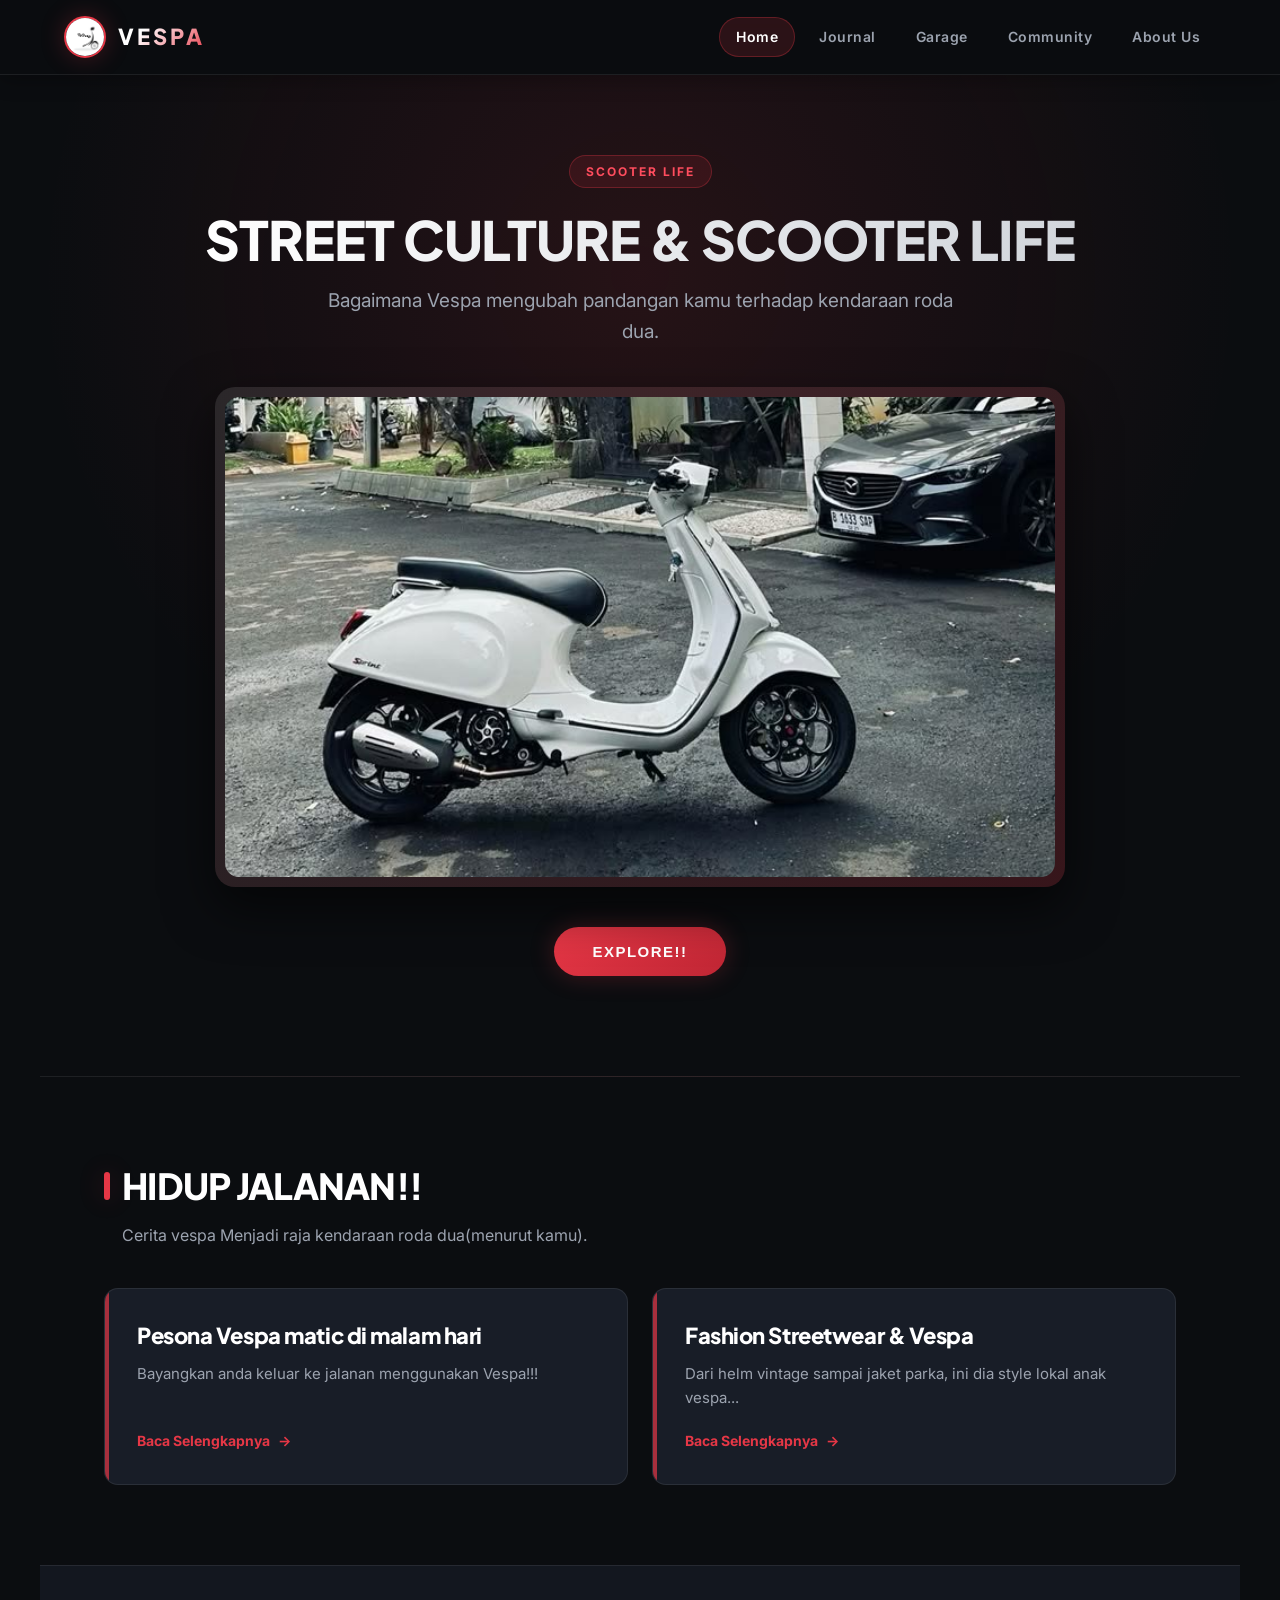
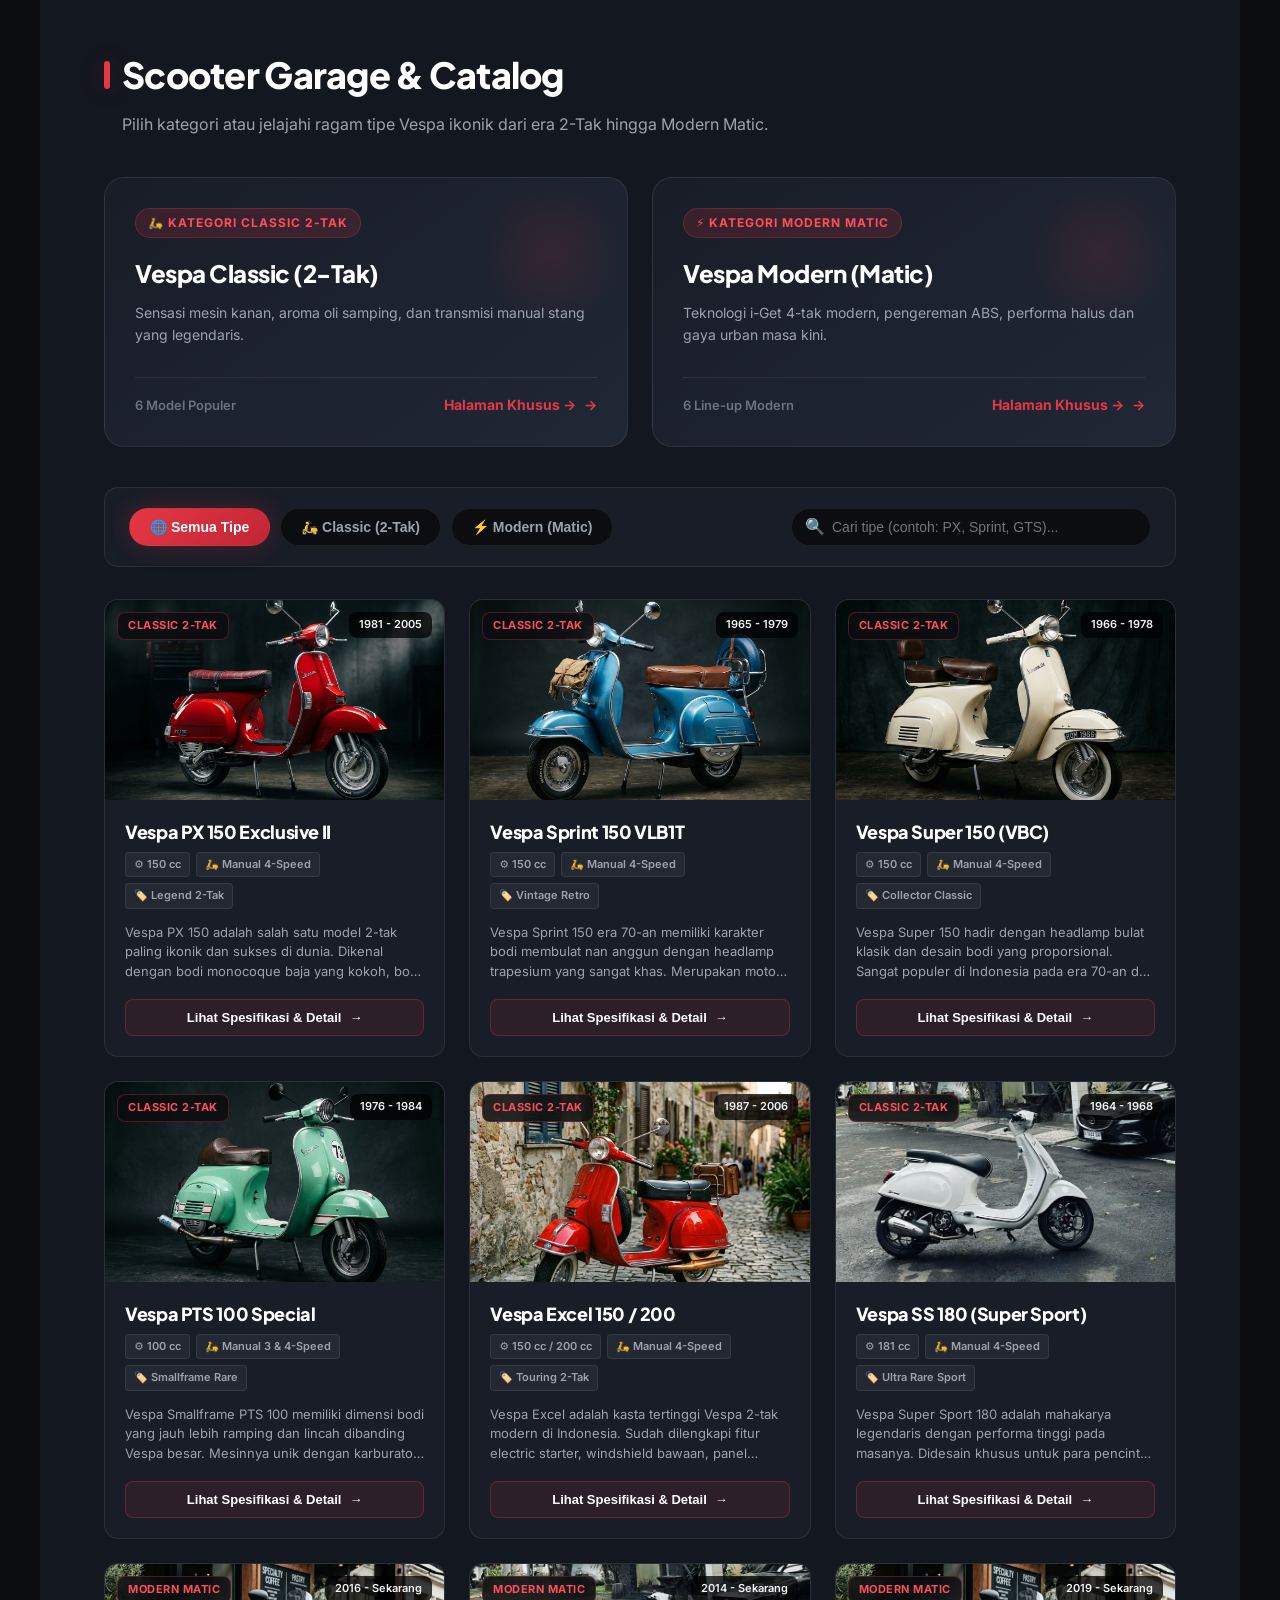
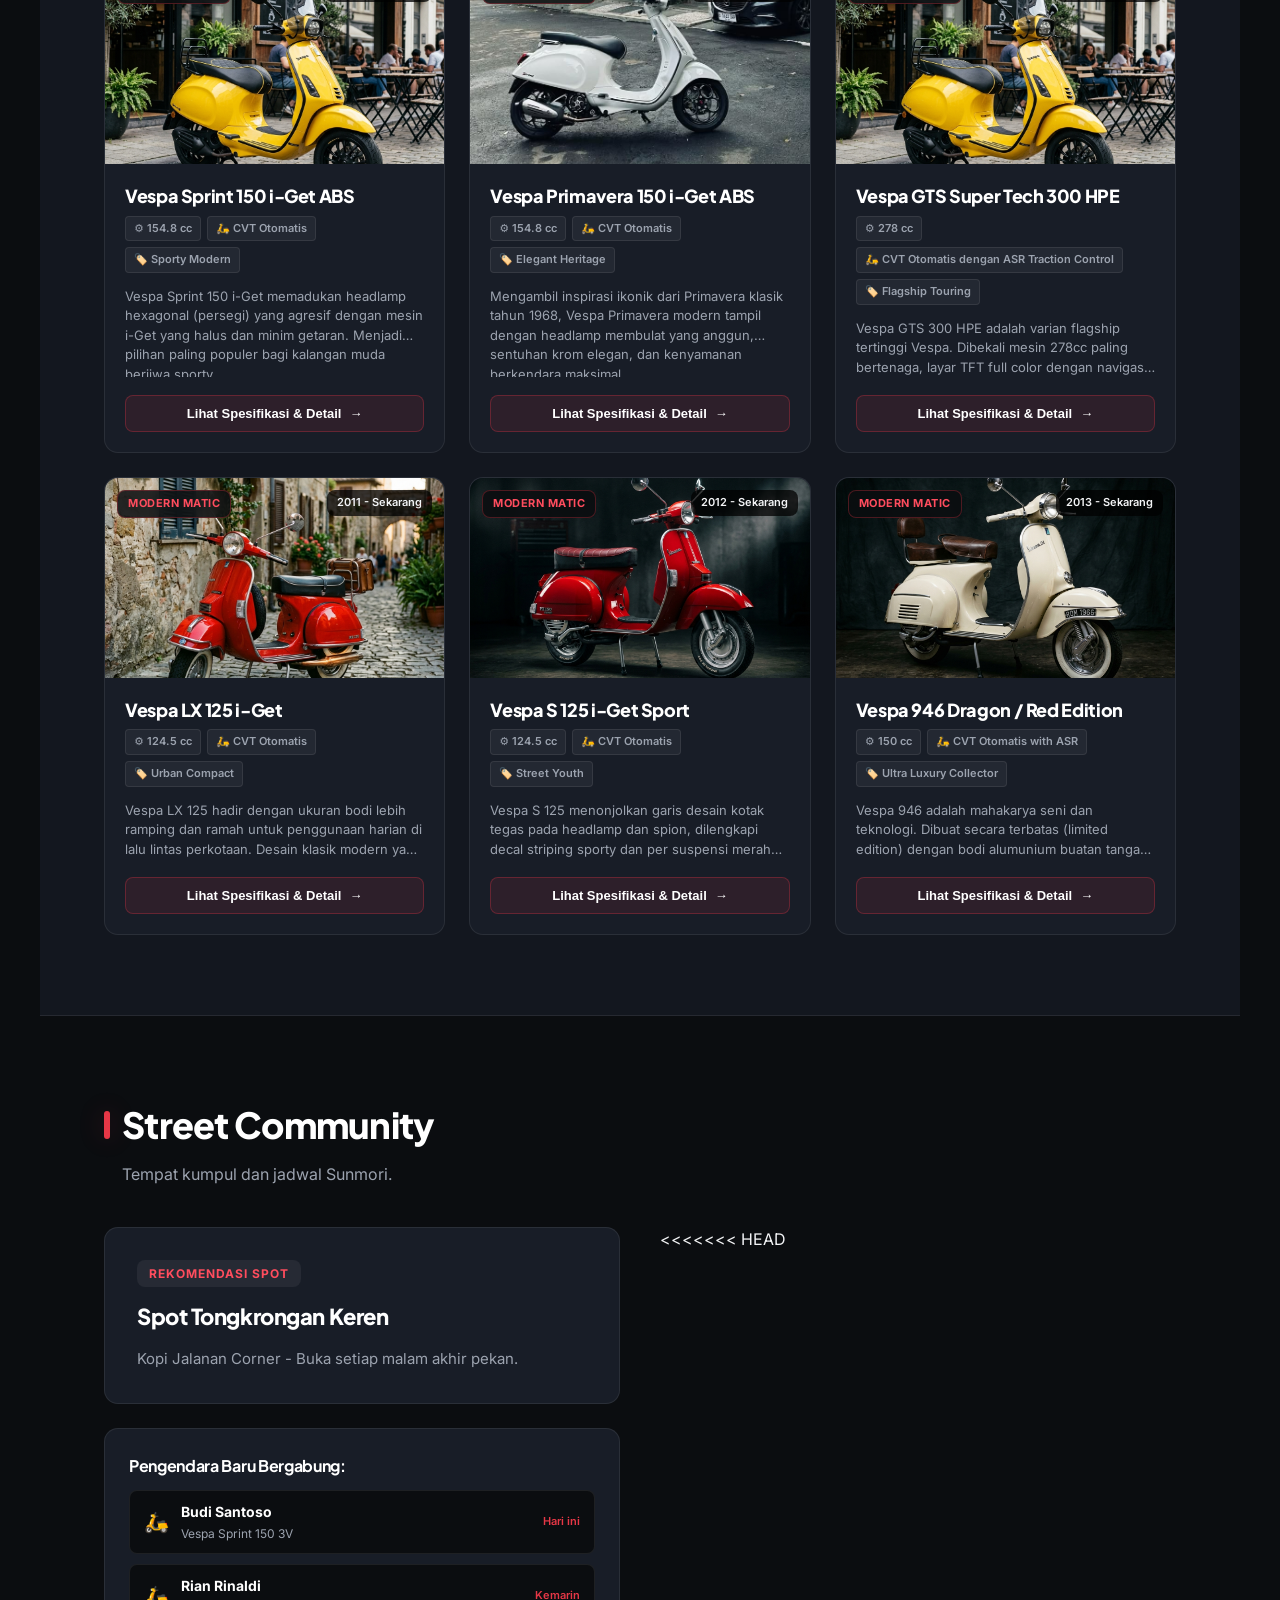
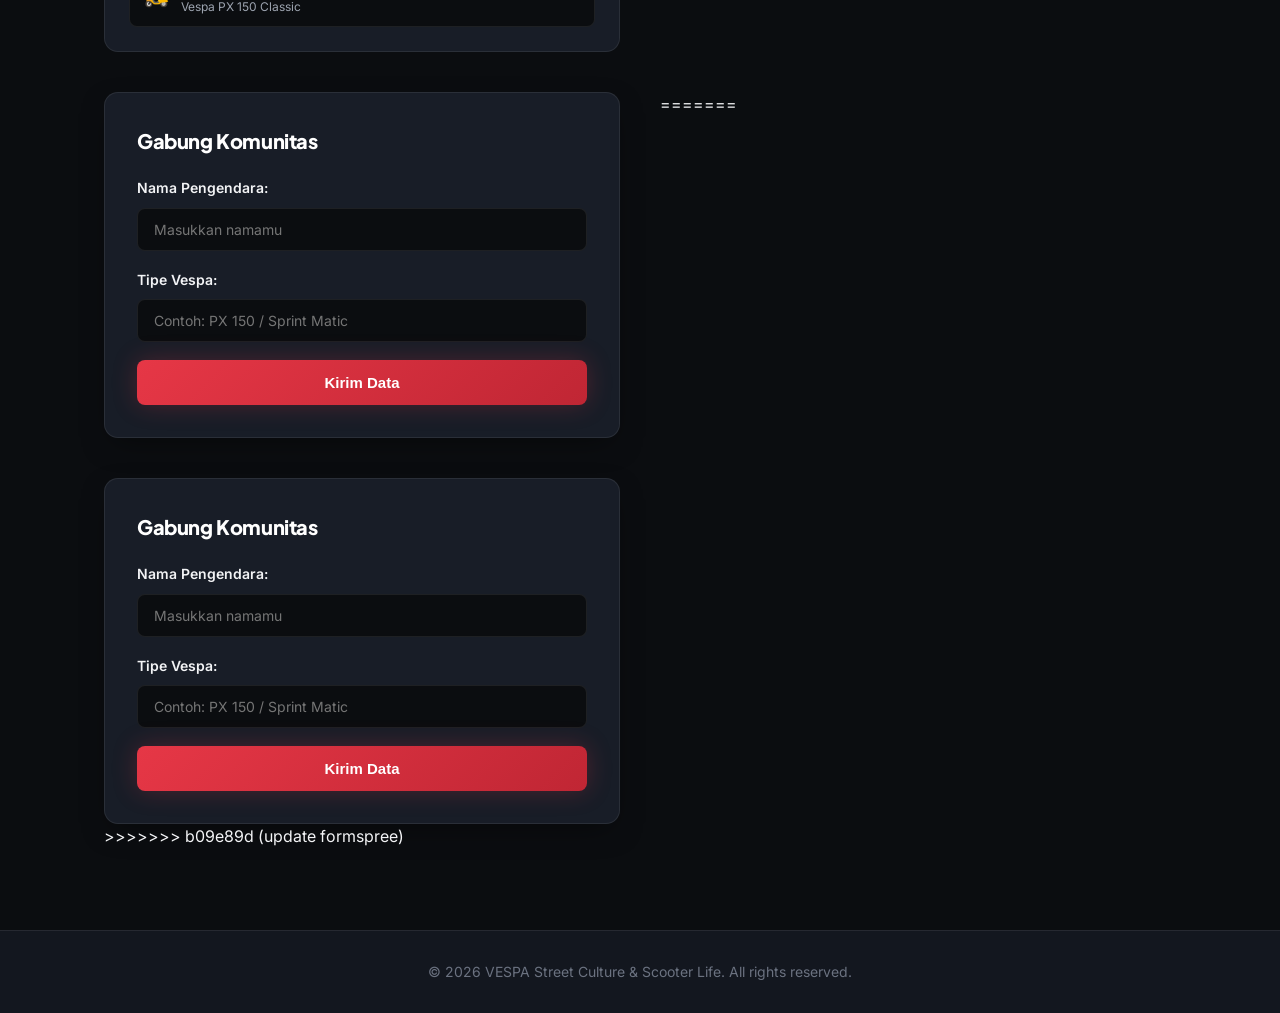
==== index.html @ 2701888b "fix formspree fresh" ====
<!DOCTYPE html>
<html lang="id">

<head>
    <meta charset="UTF-8">
    <meta name="viewport" content="width=device-width, initial-scale=1.0">
    <title>Why I Love Vespa - Street Culture & Scooter Life</title>
    <link rel="stylesheet" href="style.css">
    <script src="script.js" defer></script>
</head>

<body>
    <header>
        <div class="logo">
            <img src="images/logo.jpeg" alt="logos">
            <h1>VESPA</h1>
        </div>

        <nav>
            <a href="#home" class="active">Home</a>
            <a href="#journal">Journal</a>
            <a href="#garage">Garage</a>
            <a href="#community">Community</a>
            <a href="aboutus.html">About Us</a>
        </nav>
    </header>

    <main>
        <section id="home">
            <span class="badge">SCOOTER LIFE</span>
            <h2>STREET CULTURE &amp; SCOOTER LIFE</h2>
            <p>Bagaimana Vespa mengubah pandangan kamu terhadap kendaraan roda dua.</p>
            <div class="beranda">
                <img src="images/vespasprint.jpg" alt="vespasprint">
            </div>
            <a href="#journal"><button>EXPLORE!!</button></a>
        </section>

        <section id="journal">
            <div class="section-header">
                <h2 class="section-title">HIDUP JALANAN!!</h2>
                <p class="section-subtitle">Cerita vespa Menjadi raja kendaraan roda dua(menurut kamu).</p>
            </div>

            <div class="journal-grid">
                <a href="vespamalam.html" style="text-decoration: none; color: inherit; display: block;">
                    <article>
                        <div>
                            <h3>Pesona Vespa matic di malam hari</h3>
                            <p>Bayangkan anda keluar ke jalanan menggunakan Vespa!!!</p>
                        </div>
                        <span class="read-more">Baca Selengkapnya</span>
                    </article>
                </a>

                <a href="fashion.html" style="text-decoration: none; color: inherit; display: block;">
                    <article>
                        <div>
                            <h3>Fashion Streetwear &amp; Vespa</h3>
                            <p>Dari helm vintage sampai jaket parka, ini dia style lokal anak vespa...</p>
                        </div>
                        <span class="read-more">Baca Selengkapnya</span>
                    </article>
                </a>
            </div>
        </section>

        <section id="garage">
            <div class="section-header">
                <h2 class="section-title">Scooter Garage &amp; Catalog</h2>
                <p class="section-subtitle">Pilih kategori atau jelajahi ragam tipe Vespa ikonik dari era 2-Tak hingga
                    Modern Matic.</p>
            </div>

            <!-- Category Hero Selector Cards -->
            <div class="garage-category-hero">
                <div class="category-hero-card" data-category-filter="classic">
                    <div>
                        <span class="category-badge-pill">🛵 Kategori Classic 2-Tak</span>
                        <h3>Vespa Classic (2-Tak)</h3>
                        <p>Sensasi mesin kanan, aroma oli samping, dan transmisi manual stang yang legendaris.</p>
                    </div>
                    <div class="category-card-footer">
                        <span class="category-count">6 Model Populer</span>
                        <a href="vespaclassic.html" class="read-more">Halaman Khusus &rarr;</a>
                    </div>
                </div>

                <div class="category-hero-card" data-category-filter="matic">
                    <div>
                        <span class="category-badge-pill">⚡ Kategori Modern Matic</span>
                        <h3>Vespa Modern (Matic)</h3>
                        <p>Teknologi i-Get 4-tak modern, pengereman ABS, performa halus dan gaya urban masa kini.</p>
                    </div>
                    <div class="category-card-footer">
                        <span class="category-count">6 Line-up Modern</span>
                        <a href="vespamatic.html" class="read-more">Halaman Khusus &rarr;</a>
                    </div>
                </div>
            </div>

            <!-- Interactive Filter Tabs & Search Bar -->
            <div class="garage-controls-wrapper">
                <div class="garage-tabs">
                    <button class="tab-btn active" data-filter="all">
                        <span>🌐 Semua Tipe</span>
                    </button>
                    <button class="tab-btn" data-filter="classic">
                        <span>🛵 Classic (2-Tak)</span>
                    </button>
                    <button class="tab-btn" data-filter="matic">
                        <span>⚡ Modern (Matic)</span>
                    </button>
                </div>

                <div class="garage-search-box">
                    <span class="garage-search-icon">🔍</span>
                    <input type="text" id="model-search-input" placeholder="Cari tipe (contoh: PX, Sprint, GTS)...">
                </div>
            </div>

            <!-- Dynamic Model Catalog Grid -->
            <div id="vespa-catalog-grid" class="vespa-catalog-grid">
                <!-- Dynamically populated by script.js -->
            </div>
        </section>

        <section id="community">
            <div class="section-header">
                <h2 class="section-title">Street Community</h2>
                <p class="section-subtitle">Tempat kumpul dan jadwal Sunmori.</p>
            </div>

            <div class="community-layout">
                <div class="community-info-box">
                    <div class="community-info">
                        <span class="spot-badge">REKOMENDASI SPOT</span>
                        <h3>Spot Tongkrongan Keren</h3>
                        <p>Kopi Jalanan Corner - Buka setiap malam akhir pekan.</p>
                    </div>

                    <div id="community-list" class="community-list">

                    </div>
                </div>
<<<<<<< HEAD

                <form action="https://formspree.io/f/xjyvkyer" method="post">
 <h3>Gabung Komunitas</h3>

    <label for="nama">Nama Pengendara:</label>
    <input type="text" id="nama" name="nama" placeholder="Masukkan namamu" required>

    <label for="tipe">Tipe Vespa:</label>
    <input type="text" id="tipe" name="tipe" placeholder="Contoh: PX 150 / Sprint Matic" required>

    <button type="submit">Kirim Data</button>
</form>
=======
                <div>
                <form action="https://formspree.io/f/xjyvkyer" method="post">
                    <h3>Gabung Komunitas</h3>

                    <label for="nama">Nama Pengendara:</label>
                    <input type="text" id="nama" name="nama" placeholder="Masukkan namamu" required>

                    <label for="tipe">Tipe Vespa:</label>
                    <input type="text" id="tipe" name="tipe" placeholder="Contoh: PX 150 / Sprint Matic" required>

                    <button type="submit">Kirim Data</button>
                </form>
>>>>>>> b09e89d (update formspree)
            </div>
        </section>
    </main>

    <footer>
        <p>&copy; 2026 VESPA Street Culture & Scooter Life. All rights reserved.</p>
    </footer>
</body>

</html>
---- style.css ----
@import url('https://fonts.googleapis.com/css2?family=Plus+Jakarta+Sans:ital,wght@0,300..800;1,300..800&family=Inter:wght@300;400;500;600;700&display=swap');

:root {
  --bg-color: #0b0d10;
  --surface-color: #13171f;
  --surface-card: #181d27;
  --surface-hover: #202735;
  --accent-color: #e63746;
  --accent-glow: rgba(230, 55, 70, 0.4);
  --accent-hover: #ff4d5e;
  --text-main: #f3f4f6;
  --text-muted: #9ca3af;
  --text-dim: #6b7280;
  --border-color: rgba(255, 255, 255, 0.08);
  --border-accent: rgba(230, 55, 70, 0.3);
  --glass-bg: rgba(19, 23, 31, 0.75);
  --glass-border: rgba(255, 255, 255, 0.1);
  --radius-sm: 8px;
  --radius-md: 14px;
  --radius-lg: 20px;
  --radius-full: 9999px;
  --shadow-main: 0 10px 30px -10px rgba(0, 0, 0, 0.5);
  --shadow-glow: 0 0 25px rgba(230, 55, 70, 0.25);
  --transition: all 0.3s cubic-bezier(0.4, 0, 0.2, 1);
}

* {
  margin: 0;
  padding: 0;
  box-sizing: border-box;
}

html {
  scroll-behavior: smooth;
  color-scheme: dark;
}

body {
  font-family: 'Inter', system-ui, -apple-system, sans-serif;
  background-color: var(--bg-color);
  color: var(--text-main);
  line-height: 1.6;
  overflow-x: hidden;
  min-height: 100vh;
  display: flex;
  flex-direction: column;
}

/* Custom Scrollbar */
::-webkit-scrollbar {
  width: 10px;
}
::-webkit-scrollbar-track {
  background: var(--bg-color);
}
::-webkit-scrollbar-thumb {
  background: #252b36;
  border-radius: var(--radius-full);
}
::-webkit-scrollbar-thumb:hover {
  background: var(--accent-color);
}

/* Typography */
h1, h2, h3, h4, h5, h6 {
  font-family: 'Plus Jakarta Sans', sans-serif;
  font-weight: 800;
  letter-spacing: -0.02em;
  color: #ffffff;
}

a {
  text-decoration: none;
  color: inherit;
  transition: var(--transition);
}

/* Header & Navigation */
header {
  position: sticky;
  top: 0;
  z-index: 1000;
  background-color: rgba(11, 13, 16, 0.85);
  backdrop-filter: blur(16px);
  -webkit-backdrop-filter: blur(16px);
  padding: 16px 5%;
  display: flex;
  justify-content: space-between;
  align-items: center;
  border-bottom: 1px solid var(--border-color);
  box-shadow: 0 4px 20px rgba(0, 0, 0, 0.3);
}

.logo {
  display: flex;
  align-items: center;
  gap: 12px;
}

.logo img {
  width: 42px;
  height: 42px;
  object-fit: cover;
  border-radius: 50%;
  border: 2px solid var(--accent-color);
  box-shadow: var(--shadow-glow);
  transition: var(--transition);
}

.logo:hover img {
  transform: rotate(10deg) scale(1.05);
}

.logo h1 {
  font-size: 22px;
  font-weight: 900;
  color: var(--text-main);
  letter-spacing: 3px;
  background: linear-gradient(135deg, #ffffff 30%, var(--accent-color) 100%);
  -webkit-background-clip: text;
  background-clip: text;
  -webkit-text-fill-color: transparent;
}

nav {
  display: flex;
  align-items: center;
  gap: 8px;
}

nav a {
  padding: 8px 16px;
  font-size: 14px;
  font-weight: 600;
  color: var(--text-muted);
  border-radius: var(--radius-full);
  letter-spacing: 0.5px;
}

nav a:hover, nav a.active {
  color: #ffffff;
  background-color: rgba(230, 55, 70, 0.15);
  border: 1px solid var(--border-accent);
}

/* Mobile Navigation Toggle */
.mobile-toggle {
  display: none;
  background: transparent;
  border: 1px solid var(--border-color);
  color: var(--text-main);
  padding: 8px;
  border-radius: var(--radius-sm);
  cursor: pointer;
}

.mobile-toggle:hover {
  border-color: var(--accent-color);
  color: var(--accent-color);
}

/* Hero Section (#home) */
#home {
  position: relative;
  padding: 80px 5% 100px;
  text-align: center;
  background: radial-gradient(circle at 50% 20%, rgba(230, 55, 70, 0.12) 0%, transparent 60%);
  border-bottom: 1px solid var(--border-color);
  overflow: hidden;
}

#home .badge {
  display: inline-block;
  padding: 6px 16px;
  background-color: rgba(230, 55, 70, 0.12);
  border: 1px solid var(--border-accent);
  color: var(--accent-hover);
  font-size: 12px;
  font-weight: 700;
  letter-spacing: 2px;
  border-radius: var(--radius-full);
  margin-bottom: 20px;
  text-transform: uppercase;
}

#home h2 {
  font-size: clamp(32px, 5vw, 54px);
  line-height: 1.15;
  margin-bottom: 16px;
  background: linear-gradient(to right, #ffffff, #d1d5db);
  -webkit-background-clip: text;
  background-clip: text;
  -webkit-text-fill-color: transparent;
  max-width: 900px;
  margin-left: auto;
  margin-right: auto;
}

#home p {
  color: var(--text-muted);
  font-size: clamp(16px, 2vw, 19px);
  max-width: 650px;
  margin: 0 auto 40px;
  font-weight: 400;
}

.beranda {
  position: relative;
  max-width: 850px;
  margin: 0 auto 40px;
  border-radius: var(--radius-lg);
  padding: 10px;
  background: linear-gradient(135deg, rgba(255, 255, 255, 0.1), rgba(230, 55, 70, 0.2));
  box-shadow: 0 20px 50px rgba(0, 0, 0, 0.6);
}

.beranda img {
  width: 100%;
  max-height: 480px;
  object-fit: cover;
  border-radius: var(--radius-md);
  display: block;
  transition: var(--transition);
}

.beranda:hover img {
  transform: scale(1.01);
}

#home button {
  background: linear-gradient(135deg, var(--accent-color), #c02634);
  color: #ffffff;
  border: none;
  padding: 16px 38px;
  font-size: 15px;
  font-weight: 800;
  letter-spacing: 1.5px;
  border-radius: var(--radius-full);
  cursor: pointer;
  box-shadow: var(--shadow-glow);
  transition: var(--transition);
}

#home button:hover {
  background: linear-gradient(135deg, var(--accent-hover), var(--accent-color));
  transform: translateY(-3px);
  box-shadow: 0 10px 30px rgba(230, 55, 70, 0.4);
}

/* Common Section Layout */
section {
  max-width: 1200px;
  margin: 0 auto;
  width: 100%;
}

.section-header {
  margin-bottom: 40px;
}

.section-title {
  font-size: clamp(26px, 4vw, 36px);
  color: #ffffff;
  margin-bottom: 8px;
  display: flex;
  align-items: center;
  gap: 12px;
}

.section-title::before {
  content: '';
  display: inline-block;
  width: 6px;
  height: 28px;
  background: var(--accent-color);
  border-radius: 4px;
  box-shadow: var(--shadow-glow);
}

.section-subtitle {
  color: var(--text-muted);
  font-size: 16px;
  margin-left: 18px;
}

/* Journal Section (#journal) */
#journal {
  padding: 80px 5%;
}

.journal-grid {
  display: grid;
  grid-template-columns: repeat(auto-fit, minmax(320px, 1fr));
  gap: 24px;
  margin-top: 24px;
}

#journal article {
  background-color: var(--surface-card);
  border: 1px solid var(--border-color);
  padding: 32px;
  border-radius: var(--radius-md);
  position: relative;
  height: 100%;
  display: flex;
  flex-direction: column;
  justify-content: space-between;
  transition: var(--transition);
  overflow: hidden;
}

#journal article::before {
  content: '';
  position: absolute;
  top: 0;
  left: 0;
  width: 4px;
  height: 100%;
  background: var(--accent-color);
  opacity: 0.7;
  transition: var(--transition);
}

#journal article:hover {
  transform: translateY(-6px);
  border-color: var(--border-accent);
  background-color: var(--surface-hover);
  box-shadow: 0 15px 35px rgba(0, 0, 0, 0.4), 0 0 15px rgba(230, 55, 70, 0.15);
}

#journal article:hover::before {
  opacity: 1;
  width: 6px;
}

#journal article h3 {
  font-size: 22px;
  margin-bottom: 12px;
  color: #ffffff;
  line-height: 1.3;
}

#journal article p {
  color: var(--text-muted);
  font-size: 15px;
  line-height: 1.6;
  margin-bottom: 20px;
}

.read-more {
  display: inline-flex;
  align-items: center;
  gap: 8px;
  color: var(--accent-color);
  font-weight: 700;
  font-size: 14px;
}

.read-more::after {
  content: '→';
  transition: transform 0.2s ease;
}

#journal article:hover .read-more::after {
  transform: translateX(5px);
}

/* Garage Section (#garage) */
#garage {
  padding: 80px 5%;
  background-color: var(--surface-color);
  border-top: 1px solid var(--border-color);
  border-bottom: 1px solid var(--border-color);
}

.garage-grid {
  display: grid;
  grid-template-columns: repeat(auto-fit, minmax(320px, 1fr));
  gap: 24px;
  margin-top: 24px;
}

#garage .garage-card {
  background-color: var(--surface-card);
  padding: 32px;
  border-radius: var(--radius-md);
  border: 1px solid var(--border-color);
  transition: var(--transition);
  position: relative;
  height: 100%;
  display: flex;
  flex-direction: column;
  justify-content: space-between;
  overflow: hidden;
}

#garage .garage-card::before {
  content: '';
  position: absolute;
  top: 0;
  left: 0;
  width: 4px;
  height: 100%;
  background: var(--accent-color);
  opacity: 0.7;
  transition: var(--transition);
}

#garage .garage-card:hover {
  transform: translateY(-6px);
  border-color: var(--border-accent);
  background-color: var(--surface-hover);
  box-shadow: 0 15px 35px rgba(0, 0, 0, 0.4), 0 0 15px rgba(230, 55, 70, 0.15);
}

#garage .garage-card:hover::before {
  opacity: 1;
  width: 6px;
}

#garage .garage-card:hover .read-more::after {
  transform: translateX(5px);
}

.garage-img-wrapper {
  width: 100%;
  height: 220px;
  border-radius: var(--radius-sm);
  overflow: hidden;
  margin-bottom: 20px;
  border: 1px solid var(--border-color);
}

.garage-img-wrapper img {
  width: 100%;
  height: 100%;
  object-fit: cover;
  display: block;
  transition: transform 0.4s ease;
}

#garage .garage-card:hover .garage-img-wrapper img {
  transform: scale(1.06);
}

#garage .garage-card h3 {
  font-size: 22px;
  margin-bottom: 12px;
  color: #ffffff;
  line-height: 1.3;
}

#garage .garage-card p {
  color: var(--text-muted);
  font-size: 15px;
  line-height: 1.6;
}

/* Community Section (#community) */
#community {
  padding: 80px 5%;
}

.community-layout {
  display: grid;
  grid-template-columns: 1fr 1fr;
  gap: 40px;
  align-items: start;
  margin-top: 24px;
}

.community-info-box {
  display: flex;
  flex-direction: column;
  gap: 24px;
}

.community-info {
  background-color: var(--surface-card);
  border: 1px solid var(--border-color);
  border-radius: var(--radius-md);
  padding: 32px;
}

.spot-badge {
  display: inline-block;
  background-color: rgba(255, 255, 255, 0.06);
  color: var(--accent-hover);
  font-size: 12px;
  font-weight: 700;
  letter-spacing: 1px;
  padding: 4px 12px;
  border-radius: var(--radius-sm);
  margin-bottom: 12px;
  text-transform: uppercase;
}

.community-info h3 {
  font-size: 22px;
  margin-bottom: 12px;
  color: #ffffff;
}

.community-info p {
  color: var(--text-muted);
  font-size: 15px;
  line-height: 1.6;
}

/* Community Joined Members Roster */
.community-list {
  background-color: var(--surface-card);
  border: 1px solid var(--border-color);
  border-radius: var(--radius-md);
  padding: 24px;
}

.member-cards {
  display: flex;
  flex-direction: column;
  gap: 10px;
}

.member-card {
  display: flex;
  align-items: center;
  gap: 12px;
  background-color: var(--bg-color);
  border: 1px solid var(--border-color);
  padding: 10px 14px;
  border-radius: var(--radius-sm);
}

.member-avatar {
  font-size: 20px;
}

.member-info {
  display: flex;
  flex-direction: column;
  flex: 1;
}

.member-info strong {
  color: #ffffff;
  font-size: 14px;
}

.member-info span {
  color: var(--text-muted);
  font-size: 12px;
}

.member-time {
  font-size: 11px;
  color: var(--accent-color);
  font-weight: 600;
}

#community form {
  background-color: var(--surface-card);
  border: 1px solid var(--border-color);
  padding: 32px;
  border-radius: var(--radius-md);
  box-shadow: var(--shadow-main);
}

#community form h3 {
  font-size: 20px;
  margin-bottom: 20px;
  color: #ffffff;
}

#community label {
  display: block;
  margin-bottom: 8px;
  font-weight: 600;
  font-size: 14px;
  color: var(--text-main);
}

#community input[type="text"] {
  width: 100%;
  padding: 12px 16px;
  background-color: var(--bg-color);
  border: 1px solid var(--border-color);
  border-radius: var(--radius-sm);
  color: #ffffff;
  font-size: 14px;
  font-family: inherit;
  outline: none;
  transition: var(--transition);
  margin-bottom: 18px;
}

#community input[type="text"]:focus {
  border-color: var(--accent-color);
  box-shadow: 0 0 0 3px rgba(230, 55, 70, 0.2);
}

#community button[type="submit"] {
  width: 100%;
  background: linear-gradient(135deg, var(--accent-color), #c02634);
  color: #ffffff;
  border: none;
  padding: 14px;
  font-size: 15px;
  font-weight: 700;
  border-radius: var(--radius-sm);
  cursor: pointer;
  transition: var(--transition);
  box-shadow: var(--shadow-glow);
}

#community button[type="submit"]:hover {
  background: linear-gradient(135deg, var(--accent-hover), var(--accent-color));
  transform: translateY(-2px);
}

/* Custom Toast Notification */
.custom-toast {
  position: fixed;
  bottom: 30px;
  right: 30px;
  background-color: var(--surface-card);
  border: 1px solid var(--accent-color);
  color: #ffffff;
  padding: 16px 20px;
  border-radius: var(--radius-md);
  display: flex;
  align-items: center;
  gap: 14px;
  box-shadow: 0 10px 30px rgba(0,0,0,0.8), var(--shadow-glow);
  z-index: 9999;
  transform: translateY(100px);
  opacity: 0;
  transition: all 0.4s cubic-bezier(0.175, 0.885, 0.32, 1.275);
  max-width: 400px;
}

.custom-toast.show {
  transform: translateY(0);
  opacity: 1;
}

.toast-icon {
  background: var(--accent-color);
  color: #ffffff;
  width: 28px;
  height: 28px;
  border-radius: 50%;
  display: flex;
  align-items: center;
  justify-content: center;
  font-weight: bold;
  font-size: 14px;
}

.toast-content {
  font-size: 14px;
  line-height: 1.4;
  flex: 1;
}

.toast-close {
  background: transparent;
  border: none;
  color: var(--text-dim);
  cursor: pointer;
  font-size: 16px;
  padding: 4px;
}

.toast-close:hover {
  color: #ffffff;
}

/* Back to Top Floating Button */
.back-to-top {
  position: fixed;
  bottom: 30px;
  left: 30px;
  width: 44px;
  height: 44px;
  border-radius: 50%;
  background: var(--surface-card);
  border: 1px solid var(--border-accent);
  color: var(--accent-color);
  font-size: 18px;
  font-weight: bold;
  cursor: pointer;
  display: flex;
  align-items: center;
  justify-content: center;
  opacity: 0;
  visibility: hidden;
  transform: scale(0.8);
  transition: var(--transition);
  z-index: 999;
  box-shadow: 0 8px 20px rgba(0,0,0,0.5);
}

.back-to-top.visible {
  opacity: 1;
  visibility: visible;
  transform: scale(1);
}

.back-to-top:hover {
  background: var(--accent-color);
  color: #ffffff;
  transform: translateY(-4px);
}

/* Article / Sub-page Layout */
.article-page {
  padding: 60px 5% 100px;
  max-width: 850px;
  margin: 0 auto;
}

.article-container {
  background-color: var(--surface-card);
  border: 1px solid var(--border-color);
  border-radius: var(--radius-lg);
  padding: 48px;
  box-shadow: var(--shadow-main);
  position: relative;
  overflow: hidden;
}

.article-container::before {
  content: '';
  position: absolute;
  top: 0;
  left: 0;
  right: 0;
  height: 4px;
  background: linear-gradient(to right, var(--accent-color), var(--accent-hover));
}

.article-container h1 {
  font-size: clamp(28px, 4vw, 38px);
  color: #ffffff;
  margin-bottom: 24px;
  line-height: 1.25;
}

.article-hero-img {
  width: 100%;
  max-height: 420px;
  border-radius: var(--radius-md);
  overflow: hidden;
  margin: 20px 0 30px;
  border: 1px solid var(--border-color);
  box-shadow: 0 10px 25px rgba(0,0,0,0.5);
}

.article-hero-img img {
  width: 100%;
  height: 100%;
  max-height: 420px;
  object-fit: cover;
  display: block;
}

.article-container p {
  color: var(--text-muted);
  font-size: 17px;
  line-height: 1.8;
  margin-bottom: 24px;
}

.back-btn {
  display: inline-flex;
  align-items: center;
  gap: 8px;
  margin-top: 30px;
  padding: 10px 20px;
  background-color: rgba(230, 55, 70, 0.1);
  border: 1px solid var(--border-accent);
  color: var(--accent-hover);
  text-decoration: none;
  font-weight: 700;
  font-size: 14px;
  border-radius: var(--radius-full);
  transition: var(--transition);
}

.back-btn:hover {
  background-color: var(--accent-color);
  color: #ffffff;
  transform: translateX(-4px);
}

/* Footer */
footer {
  margin-top: auto;
  background-color: var(--surface-color);
  border-top: 1px solid var(--border-color);
  padding: 30px 5%;
  text-align: center;
  color: var(--text-dim);
  font-size: 14px;
}

footer p {
  color: var(--text-dim);
}

/* ==========================================================================
   Garage Enhanced Interactive Catalog & Modal Styles
   ========================================================================== */

/* Category Selection Banner */
.garage-category-hero {
  display: grid;
  grid-template-columns: repeat(auto-fit, minmax(320px, 1fr));
  gap: 24px;
  margin-bottom: 40px;
}

.category-hero-card {
  position: relative;
  background: linear-gradient(145deg, var(--surface-card), var(--surface-hover));
  border: 1px solid var(--border-color);
  border-radius: var(--radius-lg);
  padding: 30px;
  display: flex;
  flex-direction: column;
  justify-content: space-between;
  overflow: hidden;
  cursor: pointer;
  transition: var(--transition);
}

.category-hero-card::after {
  content: '';
  position: absolute;
  top: 0;
  right: 0;
  width: 150px;
  height: 150px;
  background: radial-gradient(circle, var(--accent-glow) 0%, transparent 70%);
  opacity: 0.3;
  pointer-events: none;
  transition: var(--transition);
}

.category-hero-card:hover {
  transform: translateY(-6px);
  border-color: var(--accent-color);
  box-shadow: 0 15px 35px rgba(0, 0, 0, 0.5), var(--shadow-glow);
}

.category-hero-card:hover::after {
  opacity: 0.8;
  transform: scale(1.2);
}

.category-hero-card.active {
  border-color: var(--accent-color);
  background: linear-gradient(145deg, #221b22, var(--surface-hover));
  box-shadow: 0 0 25px rgba(230, 55, 70, 0.3);
}

.category-badge-pill {
  display: inline-flex;
  align-items: center;
  gap: 6px;
  background-color: rgba(230, 55, 70, 0.15);
  color: var(--accent-hover);
  border: 1px solid var(--border-accent);
  padding: 4px 12px;
  border-radius: var(--radius-full);
  font-size: 12px;
  font-weight: 700;
  letter-spacing: 1px;
  width: fit-content;
  margin-bottom: 16px;
  text-transform: uppercase;
}

.category-hero-card h3 {
  font-size: 24px;
  margin-bottom: 10px;
  color: #ffffff;
}

.category-hero-card p {
  color: var(--text-muted);
  font-size: 14px;
  line-height: 1.6;
  margin-bottom: 20px;
}

.category-card-footer {
  display: flex;
  align-items: center;
  justify-content: space-between;
  border-top: 1px solid var(--border-color);
  padding-top: 16px;
  margin-top: 10px;
}

.category-count {
  font-size: 13px;
  color: var(--text-dim);
  font-weight: 600;
}

/* Garage Interactive Controls (Filter & Search) */
.garage-controls-wrapper {
  background-color: var(--surface-card);
  border: 1px solid var(--border-color);
  border-radius: var(--radius-md);
  padding: 20px 24px;
  margin-bottom: 32px;
  display: flex;
  flex-wrap: wrap;
  align-items: center;
  justify-content: space-between;
  gap: 16px;
}

.garage-tabs {
  display: flex;
  align-items: center;
  gap: 10px;
  flex-wrap: wrap;
}

.tab-btn {
  background: var(--bg-color);
  border: 1px solid var(--border-color);
  color: var(--text-muted);
  padding: 10px 20px;
  border-radius: var(--radius-full);
  font-size: 14px;
  font-weight: 600;
  cursor: pointer;
  transition: var(--transition);
  display: inline-flex;
  align-items: center;
  gap: 8px;
}

.tab-btn:hover {
  color: #ffffff;
  border-color: var(--border-accent);
  background-color: rgba(255, 255, 255, 0.05);
}

.tab-btn.active {
  background: linear-gradient(135deg, var(--accent-color), #c02634);
  color: #ffffff;
  border-color: transparent;
  box-shadow: var(--shadow-glow);
}

.garage-search-box {
  position: relative;
  min-width: 240px;
  flex: 1;
  max-width: 360px;
}

.garage-search-box input {
  width: 100%;
  padding: 10px 16px 10px 40px;
  background-color: var(--bg-color);
  border: 1px solid var(--border-color);
  border-radius: var(--radius-full);
  color: #ffffff;
  font-size: 14px;
  outline: none;
  transition: var(--transition);
}

.garage-search-box input:focus {
  border-color: var(--accent-color);
  box-shadow: 0 0 0 3px rgba(230, 55, 70, 0.2);
}

.garage-search-icon {
  position: absolute;
  left: 14px;
  top: 50%;
  transform: translateY(-50%);
  color: var(--text-dim);
  pointer-events: none;
}

/* Model Grid & Card */
.vespa-catalog-grid {
  display: grid;
  grid-template-columns: repeat(auto-fill, minmax(300px, 1fr));
  gap: 24px;
}

.vespa-model-card {
  background-color: var(--surface-card);
  border: 1px solid var(--border-color);
  border-radius: var(--radius-md);
  overflow: hidden;
  display: flex;
  flex-direction: column;
  transition: var(--transition);
  position: relative;
}

.vespa-model-card:hover {
  transform: translateY(-6px);
  border-color: var(--border-accent);
  box-shadow: 0 15px 35px rgba(0, 0, 0, 0.4), 0 0 15px rgba(230, 55, 70, 0.15);
}

.model-card-img {
  width: 100%;
  height: 200px;
  position: relative;
  overflow: hidden;
  background-color: #0d1017;
}

.model-card-img img {
  width: 100%;
  height: 100%;
  object-fit: cover;
  transition: transform 0.5s ease;
}

.vespa-model-card:hover .model-card-img img {
  transform: scale(1.08);
}

.model-category-tag {
  position: absolute;
  top: 12px;
  left: 12px;
  background: rgba(11, 13, 16, 0.85);
  backdrop-filter: blur(8px);
  border: 1px solid var(--border-accent);
  color: var(--accent-hover);
  padding: 4px 10px;
  border-radius: var(--radius-sm);
  font-size: 11px;
  font-weight: 700;
  text-transform: uppercase;
  letter-spacing: 0.5px;
}

.model-era-tag {
  position: absolute;
  top: 12px;
  right: 12px;
  background: rgba(0, 0, 0, 0.75);
  color: var(--text-main);
  padding: 4px 10px;
  border-radius: var(--radius-sm);
  font-size: 11px;
  font-weight: 600;
}

.model-card-body {
  padding: 20px;
  display: flex;
  flex-direction: column;
  flex: 1;
}

.model-card-body h4 {
  font-size: 18px;
  color: #ffffff;
  margin-bottom: 8px;
  line-height: 1.3;
}

.model-specs-pills {
  display: flex;
  flex-wrap: wrap;
  gap: 6px;
  margin-bottom: 14px;
}

.spec-pill {
  background-color: rgba(255, 255, 255, 0.05);
  border: 1px solid var(--border-color);
  color: var(--text-muted);
  font-size: 11px;
  font-weight: 600;
  padding: 3px 8px;
  border-radius: 4px;
}

.model-desc-short {
  color: var(--text-muted);
  font-size: 13px;
  line-height: 1.5;
  margin-bottom: 18px;
  display: -webkit-box;
  -webkit-line-clamp: 3;
  line-clamp: 3;
  -webkit-box-orient: vertical;
  overflow: hidden;
  flex: 1;
}

.btn-detail-modal {
  width: 100%;
  background-color: rgba(230, 55, 70, 0.1);
  border: 1px solid var(--border-accent);
  color: #ffffff;
  padding: 10px;
  border-radius: var(--radius-sm);
  font-size: 13px;
  font-weight: 700;
  cursor: pointer;
  transition: var(--transition);
  display: flex;
  align-items: center;
  justify-content: center;
  gap: 8px;
  margin-top: auto;
}

.btn-detail-modal:hover {
  background-color: var(--accent-color);
  color: #ffffff;
  box-shadow: var(--shadow-glow);
}

/* Modal Specs Dialog */
.vespa-modal-overlay {
  position: fixed;
  top: 0;
  left: 0;
  right: 0;
  bottom: 0;
  background-color: rgba(0, 0, 0, 0.85);
  backdrop-filter: blur(12px);
  -webkit-backdrop-filter: blur(12px);
  z-index: 10000;
  display: flex;
  align-items: center;
  justify-content: center;
  padding: 20px;
  opacity: 0;
  visibility: hidden;
  transition: all 0.3s ease;
}

.vespa-modal-overlay.open {
  opacity: 1;
  visibility: visible;
}

.vespa-modal-card {
  background-color: var(--surface-card);
  border: 1px solid var(--border-accent);
  border-radius: var(--radius-lg);
  max-width: 800px;
  width: 100%;
  max-height: 90vh;
  overflow-y: auto;
  position: relative;
  box-shadow: 0 25px 60px rgba(0, 0, 0, 0.9), 0 0 30px rgba(230, 55, 70, 0.25);
  transform: scale(0.92);
  transition: transform 0.3s cubic-bezier(0.175, 0.885, 0.32, 1.275);
}

.vespa-modal-overlay.open .vespa-modal-card {
  transform: scale(1);
}

.modal-close-btn {
  position: absolute;
  top: 16px;
  right: 16px;
  width: 36px;
  height: 36px;
  border-radius: 50%;
  background: var(--bg-color);
  border: 1px solid var(--border-color);
  color: #ffffff;
  font-size: 18px;
  display: flex;
  align-items: center;
  justify-content: center;
  cursor: pointer;
  z-index: 10;
  transition: var(--transition);
}

.modal-close-btn:hover {
  background-color: var(--accent-color);
  border-color: var(--accent-color);
}

.modal-header-hero {
  position: relative;
  height: 280px;
  width: 100%;
  overflow: hidden;
  background-color: #0b0d10;
}

.modal-header-hero img {
  width: 100%;
  height: 100%;
  object-fit: cover;
}

.modal-header-overlay {
  position: absolute;
  bottom: 0;
  left: 0;
  right: 0;
  padding: 24px;
  background: linear-gradient(to top, var(--surface-card) 20%, transparent 100%);
}

.modal-header-overlay h3 {
  font-size: 26px;
  color: #ffffff;
  margin-top: 6px;
}

.modal-body-content {
  padding: 24px 30px 32px;
}

.modal-section-title {
  font-size: 16px;
  color: var(--accent-hover);
  font-weight: 700;
  text-transform: uppercase;
  letter-spacing: 1px;
  margin-bottom: 12px;
  display: flex;
  align-items: center;
  gap: 8px;
}

.modal-desc-text {
  color: var(--text-main);
  font-size: 15px;
  line-height: 1.7;
  margin-bottom: 24px;
}

.specs-table-grid {
  display: grid;
  grid-template-columns: repeat(auto-fit, minmax(220px, 1fr));
  gap: 12px;
  margin-bottom: 24px;
  background-color: var(--bg-color);
  padding: 16px;
  border-radius: var(--radius-md);
  border: 1px solid var(--border-color);
}

.specs-table-item {
  display: flex;
  flex-direction: column;
}

.specs-table-item span.label {
  font-size: 12px;
  color: var(--text-dim);
  font-weight: 600;
}

.specs-table-item span.value {
  font-size: 14px;
  color: #ffffff;
  font-weight: 700;
  margin-top: 2px;
}

.style-guide-box {
  background-color: rgba(230, 55, 70, 0.08);
  border: 1px solid var(--border-accent);
  border-radius: var(--radius-md);
  padding: 16px;
  color: var(--text-main);
  font-size: 14px;
  line-height: 1.6;
}

.style-guide-box strong {
  color: var(--accent-hover);
}

/* Responsiveness */
@media (max-width: 768px) {
  header {
    padding: 16px 20px;
  }
  
  .mobile-toggle {
    display: block;
  }

  nav {
    display: none;
    position: absolute;
    top: 100%;
    left: 0;
    right: 0;
    background-color: var(--surface-color);
    border-bottom: 1px solid var(--border-color);
    flex-direction: column;
    padding: 16px 20px;
    gap: 8px;
    box-shadow: 0 10px 25px rgba(0, 0, 0, 0.5);
  }

  nav.open {
    display: flex;
  }

  nav a {
    width: 100%;
    text-align: center;
    padding: 10px;
  }

  #home {
    padding: 50px 20px 60px;
  }

  .community-layout {
    grid-template-columns: 1fr;
    gap: 24px;
  }

  .article-container {
    padding: 28px 20px;
  }
}
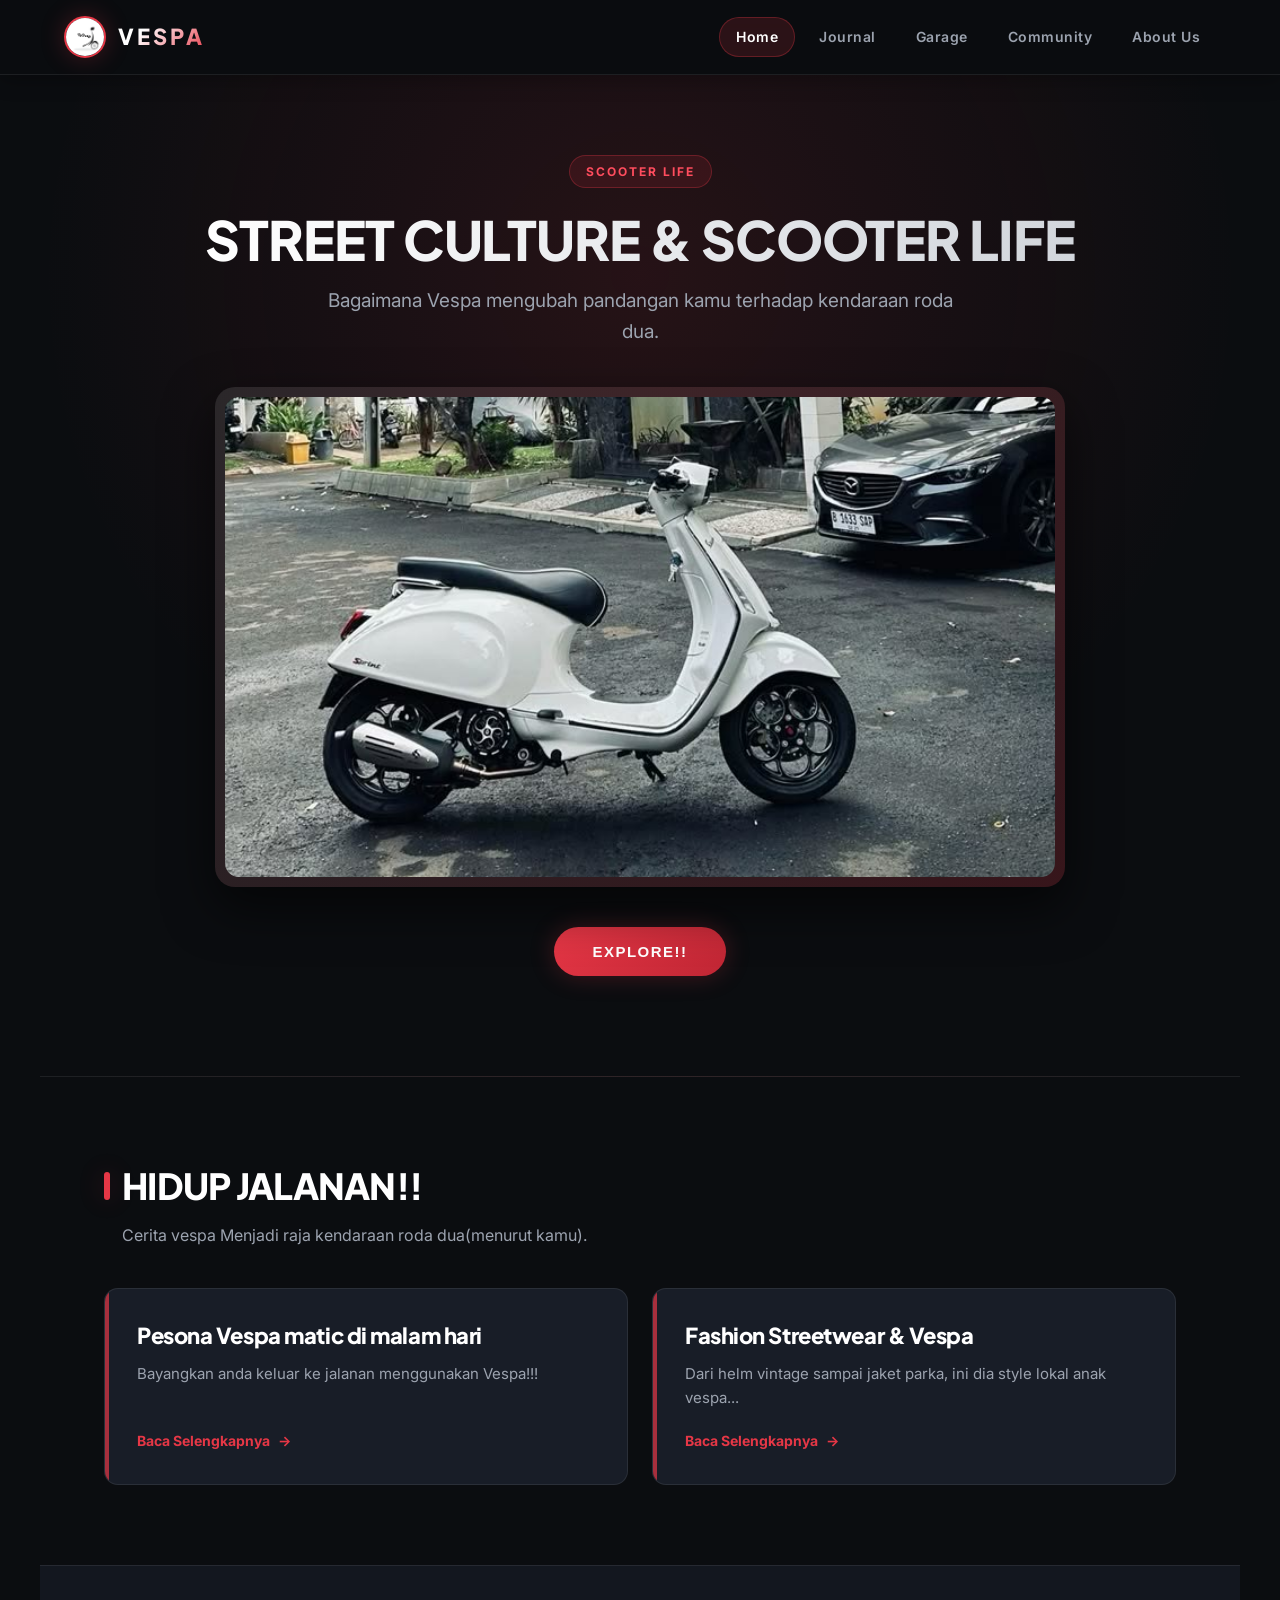
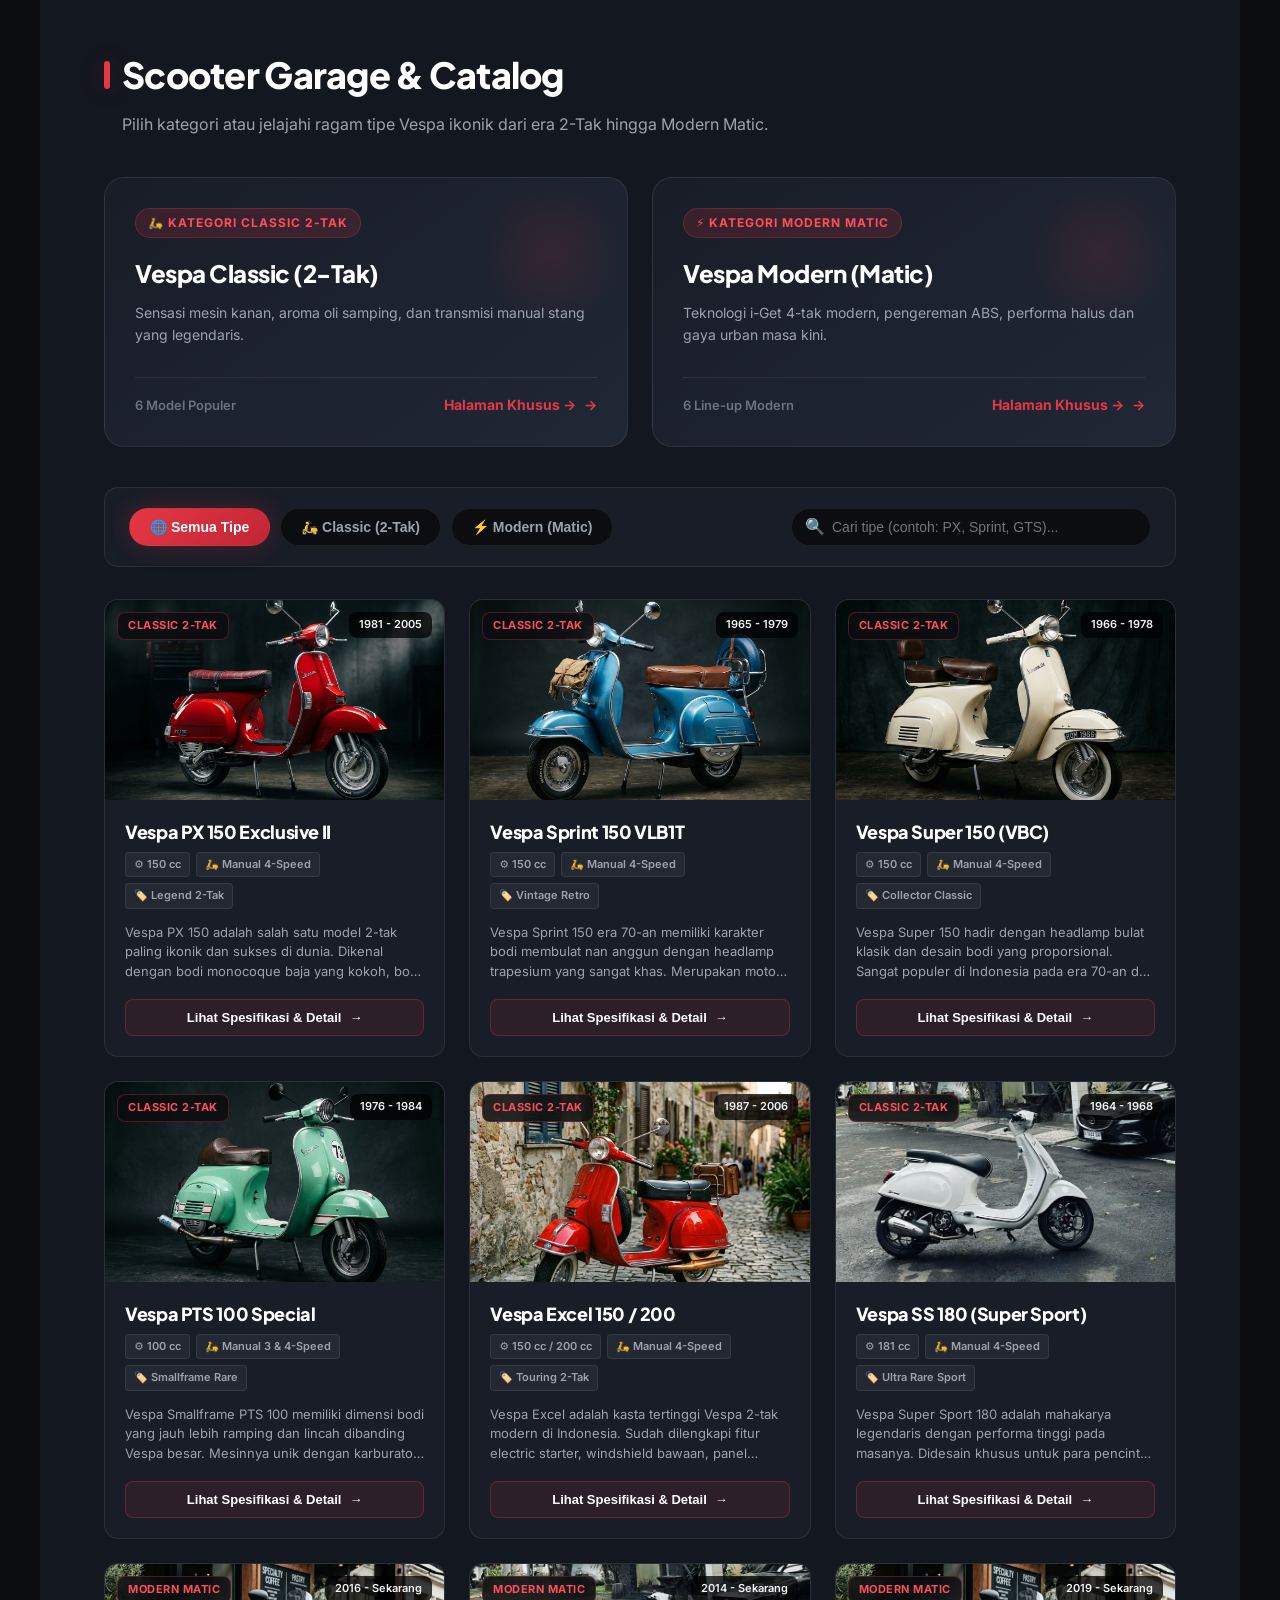
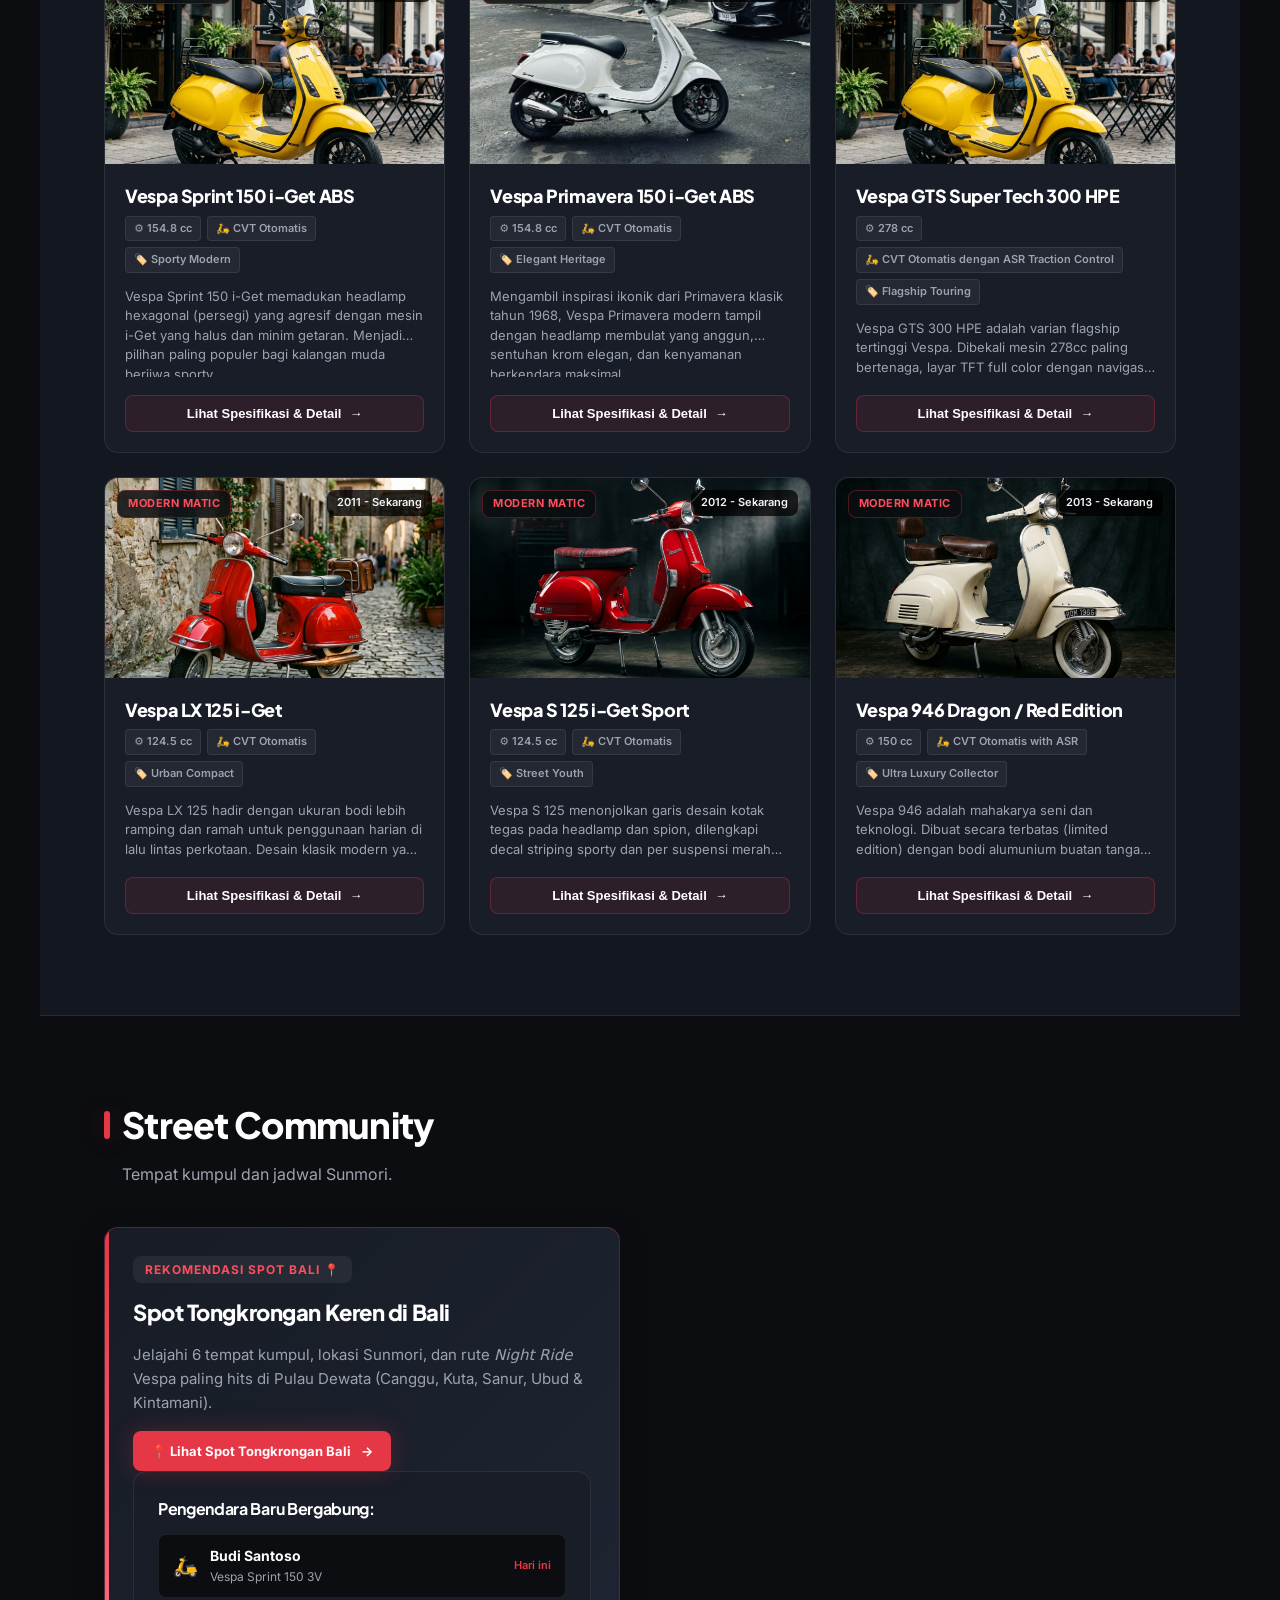
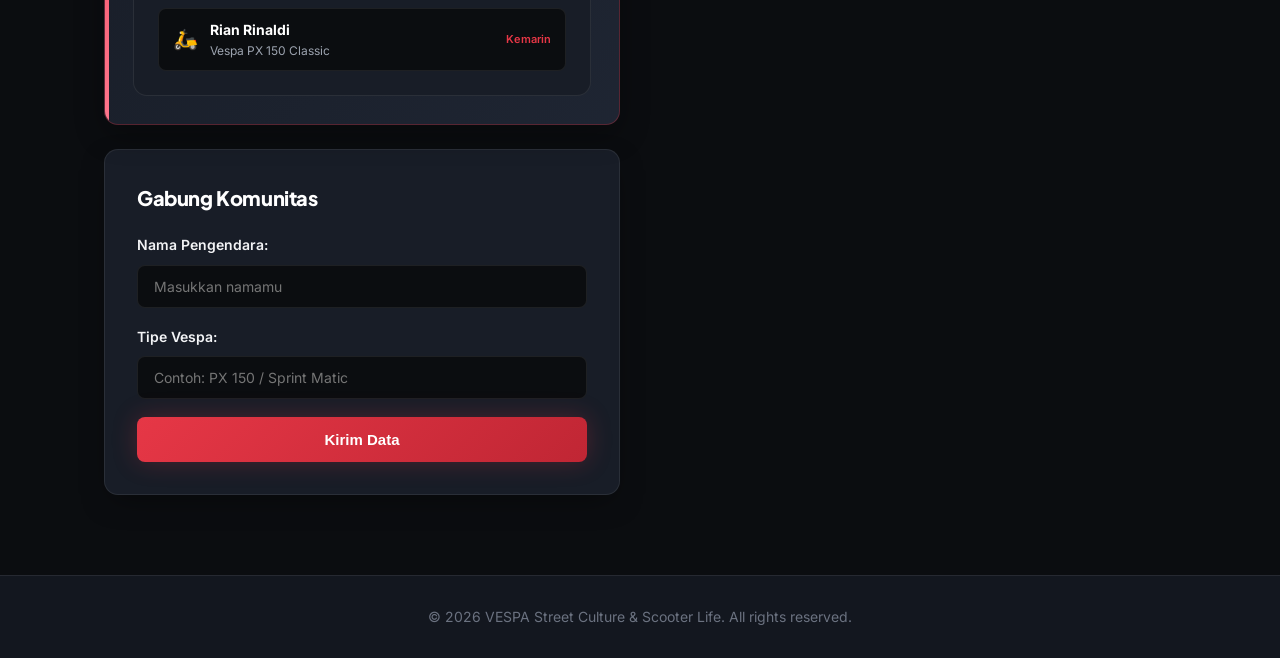
==== commit 2ca967fd: "update final formspree" ====
--- a/index.html
+++ b/index.html
@@ -133,17 +133,17 @@
 
             <div class="community-layout">
                 <div class="community-info-box">
-                    <div class="community-info">
-                        <span class="spot-badge">REKOMENDASI SPOT</span>
-                        <h3>Spot Tongkrongan Keren</h3>
-                        <p>Kopi Jalanan Corner - Buka setiap malam akhir pekan.</p>
-                    </div>
-
+                    <div class="community-info" id="spot-bali-trigger" title="Klik untuk melihat rekomendasi spot Vespa di Bali">
+                        <span class="spot-badge">REKOMENDASI SPOT BALI 📍</span>
+                        <h3>Spot Tongkrongan Keren di Bali</h3>
+                        <p>Jelajahi 6 tempat kumpul, lokasi Sunmori, dan rute <em>Night Ride</em> Vespa paling hits di Pulau Dewata (Canggu, Kuta, Sanur, Ubud &amp; Kintamani).</p>
+                        <div class="spot-click-btn">
+                            <span>📍 Lihat Spot Tongkrongan Bali</span>
+                            <span class="arrow">&rarr;</span>
+                        </div>
                     <div id="community-list" class="community-list">
-
                     </div>
                 </div>
-<<<<<<< HEAD
 
                 <form action="https://formspree.io/f/xjyvkyer" method="post">
  <h3>Gabung Komunitas</h3>
@@ -156,21 +156,8 @@
 
     <button type="submit">Kirim Data</button>
 </form>
-=======
-                <div>
-                <form action="https://formspree.io/f/xjyvkyer" method="post">
-                    <h3>Gabung Komunitas</h3>
 
-                    <label for="nama">Nama Pengendara:</label>
-                    <input type="text" id="nama" name="nama" placeholder="Masukkan namamu" required>
-
-                    <label for="tipe">Tipe Vespa:</label>
-                    <input type="text" id="tipe" name="tipe" placeholder="Contoh: PX 150 / Sprint Matic" required>
-
-                    <button type="submit">Kirim Data</button>
-                </form>
->>>>>>> b09e89d (update formspree)
-            </div>
+               
         </section>
     </main>
 
--- a/style.css
+++ b/style.css
@@ -1339,3 +1339,328 @@
     padding: 28px 20px;
   }
 }
+
+/* ==========================================================================
+   Bali Spots Tongkrongan Interactive Styling & Modal
+   ========================================================================== */
+
+/* Clickable Trigger Card */
+.community-info#spot-bali-trigger {
+  background: linear-gradient(135deg, rgba(24, 29, 39, 0.95) 0%, rgba(32, 39, 53, 0.95) 100%);
+  border: 1px solid var(--border-accent);
+  border-radius: var(--radius-md);
+  padding: 28px;
+  position: relative;
+  overflow: hidden;
+  cursor: pointer;
+  transition: var(--transition);
+  box-shadow: 0 10px 30px rgba(0, 0, 0, 0.3);
+}
+
+.community-info#spot-bali-trigger::before {
+  content: '';
+  position: absolute;
+  top: 0;
+  left: 0;
+  width: 4px;
+  height: 100%;
+  background: linear-gradient(to bottom, var(--accent-color), #ff758c);
+  transition: var(--transition);
+}
+
+.community-info#spot-bali-trigger:hover {
+  transform: translateY(-4px);
+  border-color: var(--accent-hover);
+  box-shadow: 0 15px 35px rgba(0, 0, 0, 0.4), 0 0 25px rgba(230, 55, 70, 0.25);
+}
+
+.community-info#spot-bali-trigger:hover::before {
+  width: 6px;
+}
+
+.spot-click-btn {
+  display: inline-flex;
+  align-items: center;
+  gap: 10px;
+  margin-top: 16px;
+  padding: 10px 18px;
+  background-color: var(--accent-color);
+  color: #ffffff;
+  border-radius: var(--radius-sm);
+  font-size: 13px;
+  font-weight: 700;
+  box-shadow: var(--shadow-glow);
+  transition: var(--transition);
+}
+
+.community-info#spot-bali-trigger:hover .spot-click-btn {
+  background-color: var(--accent-hover);
+  transform: translateX(4px);
+}
+
+/* Quick Preview Header & Grid */
+.bali-spots-quick-preview {
+  margin-bottom: 24px;
+  background-color: var(--surface-card);
+  border: 1px solid var(--border-color);
+  border-radius: var(--radius-md);
+  padding: 20px;
+}
+
+.quick-preview-header {
+  display: flex;
+  justify-content: space-between;
+  align-items: center;
+  margin-bottom: 14px;
+}
+
+.btn-see-all-spots {
+  background: transparent;
+  border: none;
+  color: var(--accent-hover);
+  font-size: 13px;
+  font-weight: 700;
+  cursor: pointer;
+  transition: var(--transition);
+}
+
+.btn-see-all-spots:hover {
+  color: #ffffff;
+  text-decoration: underline;
+}
+
+/* Modal Specific Styles for Bali Spots */
+.bali-spots-modal-card {
+  max-width: 900px !important;
+}
+
+.bali-modal-header {
+  padding: 28px 28px 16px;
+  background: linear-gradient(180deg, rgba(230, 55, 70, 0.1) 0%, transparent 100%);
+  border-bottom: 1px solid var(--border-color);
+}
+
+.bali-modal-header h2 {
+  font-size: 24px;
+  margin-top: 8px;
+  margin-bottom: 6px;
+  color: #ffffff;
+}
+
+.bali-modal-header p {
+  color: var(--text-muted);
+  font-size: 14px;
+}
+
+.bali-modal-controls {
+  padding: 16px 28px;
+  background-color: rgba(11, 13, 16, 0.5);
+  border-bottom: 1px solid var(--border-color);
+  display: flex;
+  flex-direction: column;
+  gap: 14px;
+}
+
+.bali-filter-tabs {
+  display: flex;
+  flex-wrap: wrap;
+  gap: 8px;
+}
+
+.bali-tab-btn {
+  background-color: rgba(255, 255, 255, 0.05);
+  border: 1px solid var(--border-color);
+  color: var(--text-muted);
+  padding: 8px 14px;
+  border-radius: var(--radius-sm);
+  font-size: 12px;
+  font-weight: 600;
+  cursor: pointer;
+  transition: var(--transition);
+}
+
+.bali-tab-btn:hover, .bali-tab-btn.active {
+  background-color: var(--accent-color);
+  border-color: var(--accent-color);
+  color: #ffffff;
+  box-shadow: var(--shadow-glow);
+}
+
+.bali-search-box {
+  width: 100%;
+}
+
+.bali-modal-body {
+  padding: 24px 28px 32px;
+}
+
+/* Bali Spot Cards Grid */
+.bali-spots-grid {
+  display: grid;
+  grid-template-columns: repeat(auto-fit, minmax(250px, 1fr));
+  gap: 16px;
+}
+
+.bali-spot-card {
+  background-color: var(--bg-color);
+  border: 1px solid var(--border-color);
+  border-radius: var(--radius-md);
+  overflow: hidden;
+  display: flex;
+  flex-direction: column;
+  transition: var(--transition);
+  position: relative;
+}
+
+.bali-spot-card:hover {
+  transform: translateY(-4px);
+  border-color: var(--border-accent);
+  box-shadow: 0 10px 25px rgba(0, 0, 0, 0.4), 0 0 15px rgba(230, 55, 70, 0.15);
+}
+
+.bali-spot-img-wrapper {
+  position: relative;
+  height: 150px;
+  overflow: hidden;
+  background-color: #0b0d10;
+}
+
+.bali-spot-img-wrapper img {
+  width: 100%;
+  height: 100%;
+  object-fit: cover;
+  transition: transform 0.4s ease;
+}
+
+.bali-spot-card:hover .bali-spot-img-wrapper img {
+  transform: scale(1.08);
+}
+
+.bali-spot-badge-vibe {
+  position: absolute;
+  top: 10px;
+  left: 10px;
+  background: rgba(11, 13, 16, 0.85);
+  backdrop-filter: blur(8px);
+  border: 1px solid var(--border-accent);
+  color: #ffffff;
+  font-size: 10px;
+  font-weight: 700;
+  padding: 3px 8px;
+  border-radius: var(--radius-sm);
+}
+
+.bali-spot-location-tag {
+  position: absolute;
+  bottom: 10px;
+  right: 10px;
+  background: rgba(0, 0, 0, 0.8);
+  color: var(--text-main);
+  font-size: 10px;
+  font-weight: 600;
+  padding: 3px 8px;
+  border-radius: 4px;
+}
+
+.bali-spot-card-body {
+  padding: 16px;
+  display: flex;
+  flex-direction: column;
+  flex: 1;
+}
+
+.bali-spot-card-body h4 {
+  font-size: 16px;
+  color: #ffffff;
+  margin-bottom: 4px;
+  line-height: 1.3;
+}
+
+.bali-spot-meta {
+  font-size: 11px;
+  color: var(--accent-hover);
+  font-weight: 600;
+  margin-bottom: 8px;
+  display: flex;
+  flex-wrap: wrap;
+  gap: 4px;
+}
+
+.bali-spot-desc {
+  font-size: 12px;
+  color: var(--text-muted);
+  line-height: 1.5;
+  margin-bottom: 12px;
+  flex: 1;
+  display: -webkit-box;
+  -webkit-line-clamp: 3;
+  line-clamp: 3;
+  -webkit-box-orient: vertical;
+  overflow: hidden;
+}
+
+.bali-spot-tags {
+  display: flex;
+  flex-wrap: wrap;
+  gap: 4px;
+  margin-bottom: 14px;
+}
+
+.bali-spot-tag-pill {
+  background-color: rgba(255, 255, 255, 0.04);
+  border: 1px solid var(--border-color);
+  color: var(--text-dim);
+  font-size: 10px;
+  padding: 2px 6px;
+  border-radius: 4px;
+}
+
+.bali-spot-actions {
+  display: flex;
+  gap: 8px;
+  margin-top: auto;
+}
+
+.btn-maps-link {
+  flex: 1;
+  background-color: rgba(230, 55, 70, 0.1);
+  border: 1px solid var(--border-accent);
+  color: #ffffff;
+  padding: 8px 10px;
+  border-radius: var(--radius-sm);
+  font-size: 11px;
+  font-weight: 700;
+  display: flex;
+  align-items: center;
+  justify-content: center;
+  gap: 6px;
+  transition: var(--transition);
+  text-decoration: none;
+}
+
+.btn-maps-link:hover {
+  background-color: var(--accent-color);
+  color: #ffffff;
+  box-shadow: var(--shadow-glow);
+}
+
+.btn-fav-spot {
+  background-color: rgba(255, 255, 255, 0.05);
+  border: 1px solid var(--border-color);
+  color: var(--text-muted);
+  width: 32px;
+  height: 32px;
+  border-radius: var(--radius-sm);
+  display: flex;
+  align-items: center;
+  justify-content: center;
+  font-size: 14px;
+  cursor: pointer;
+  transition: var(--transition);
+}
+
+.btn-fav-spot:hover, .btn-fav-spot.active {
+  background-color: rgba(255, 215, 0, 0.15);
+  border-color: #ffd700;
+  color: #ffd700;
+}
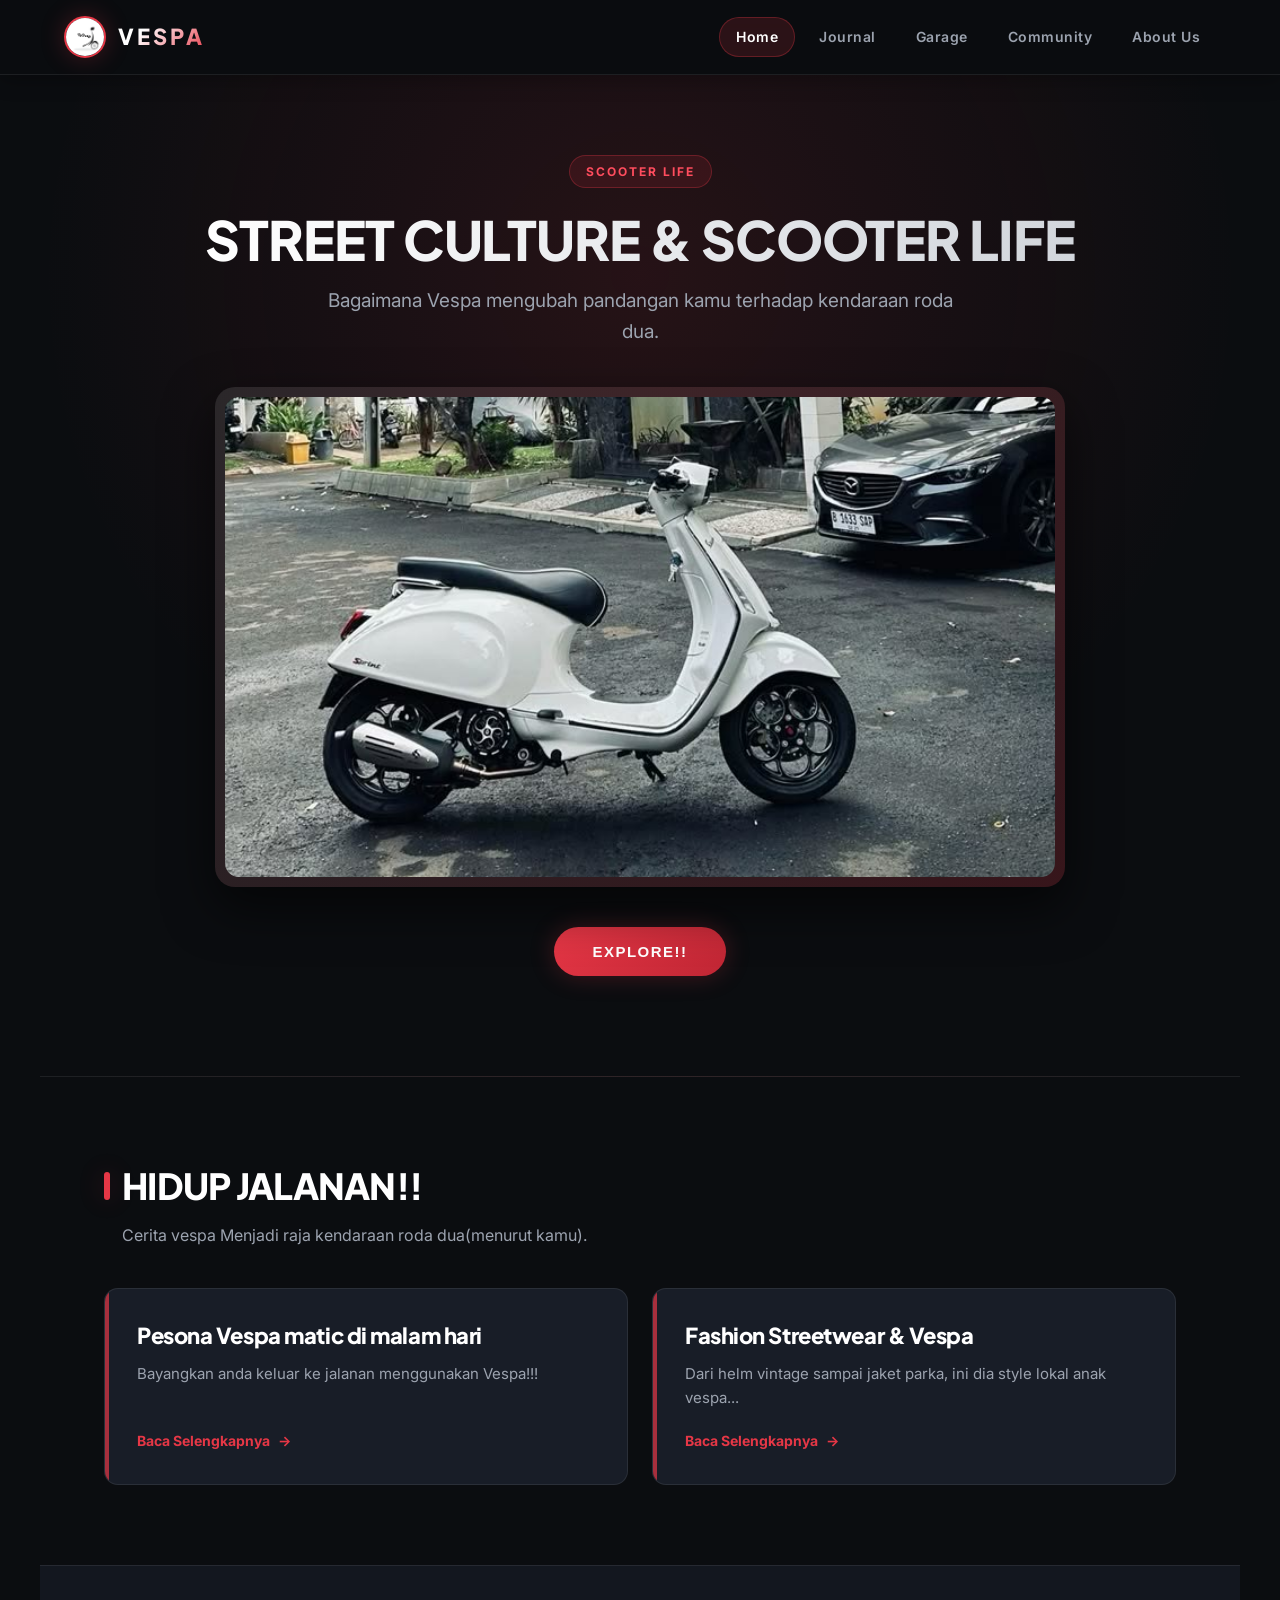
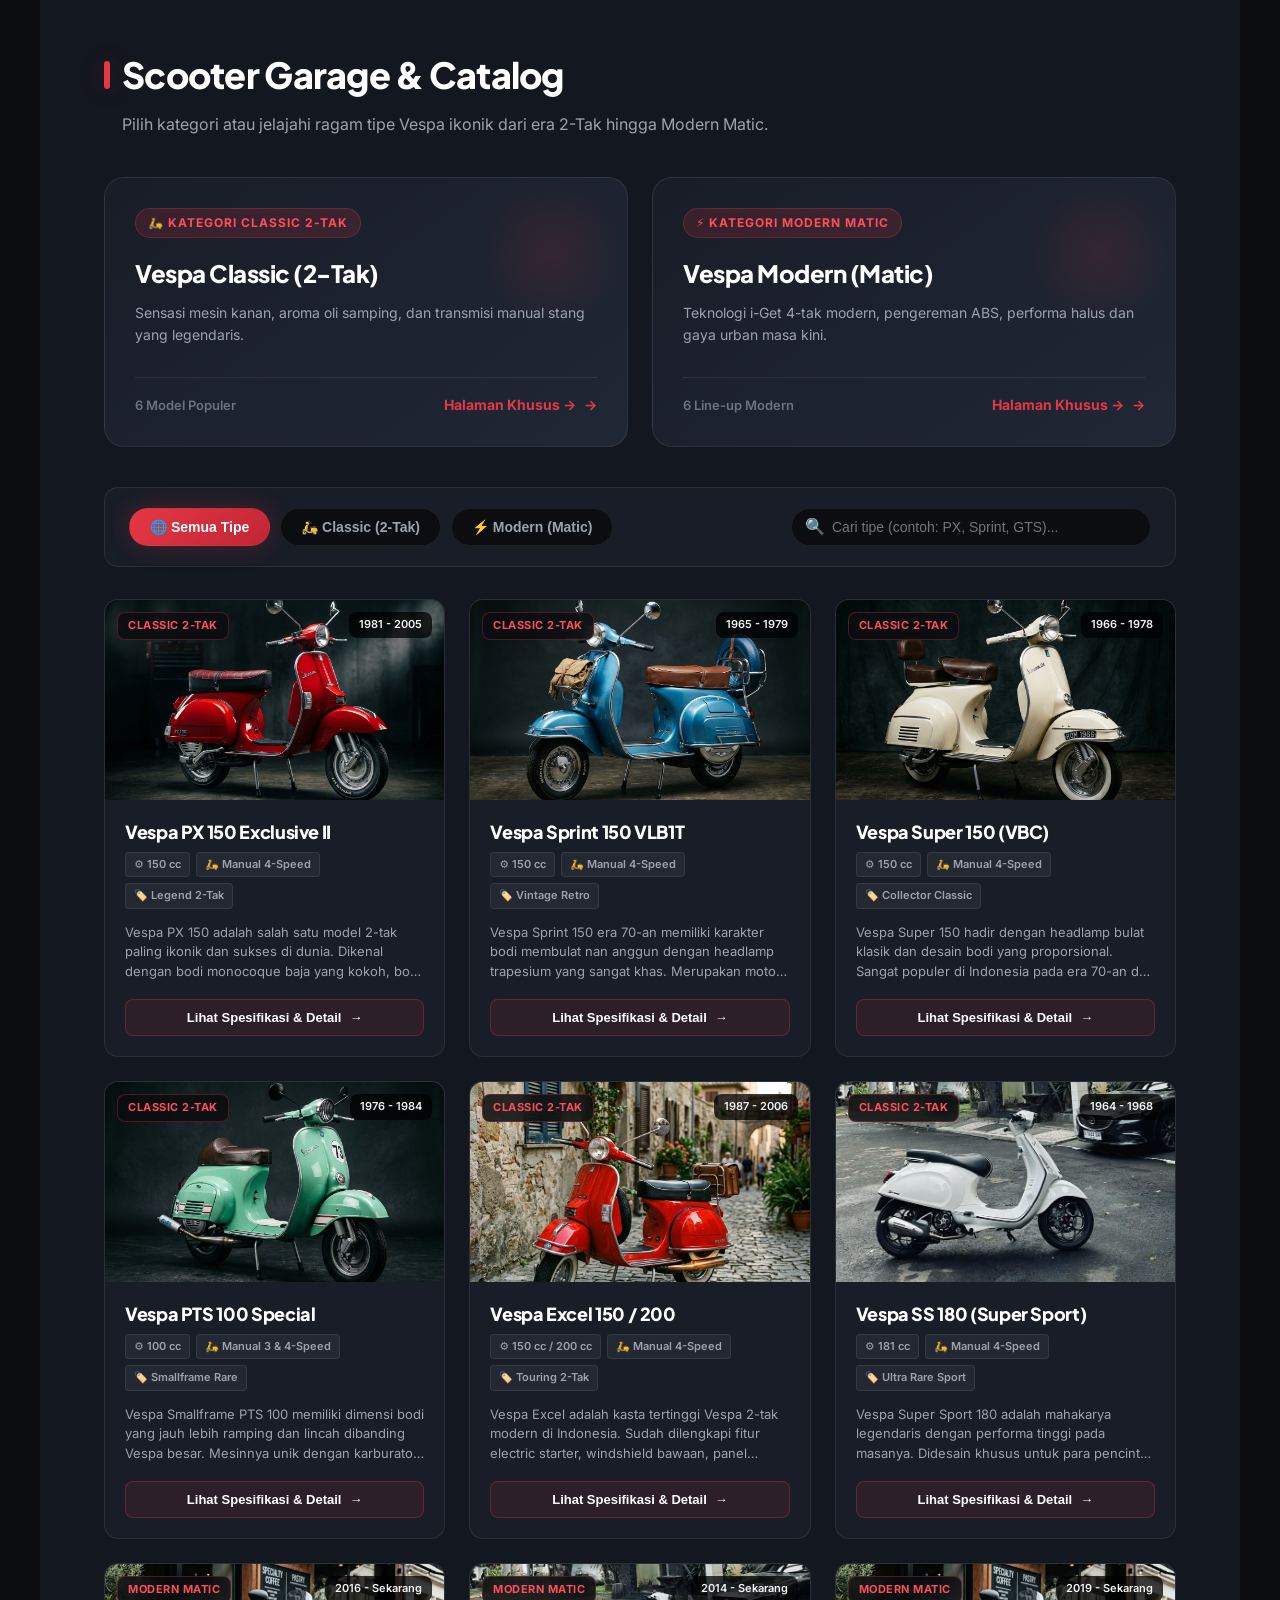
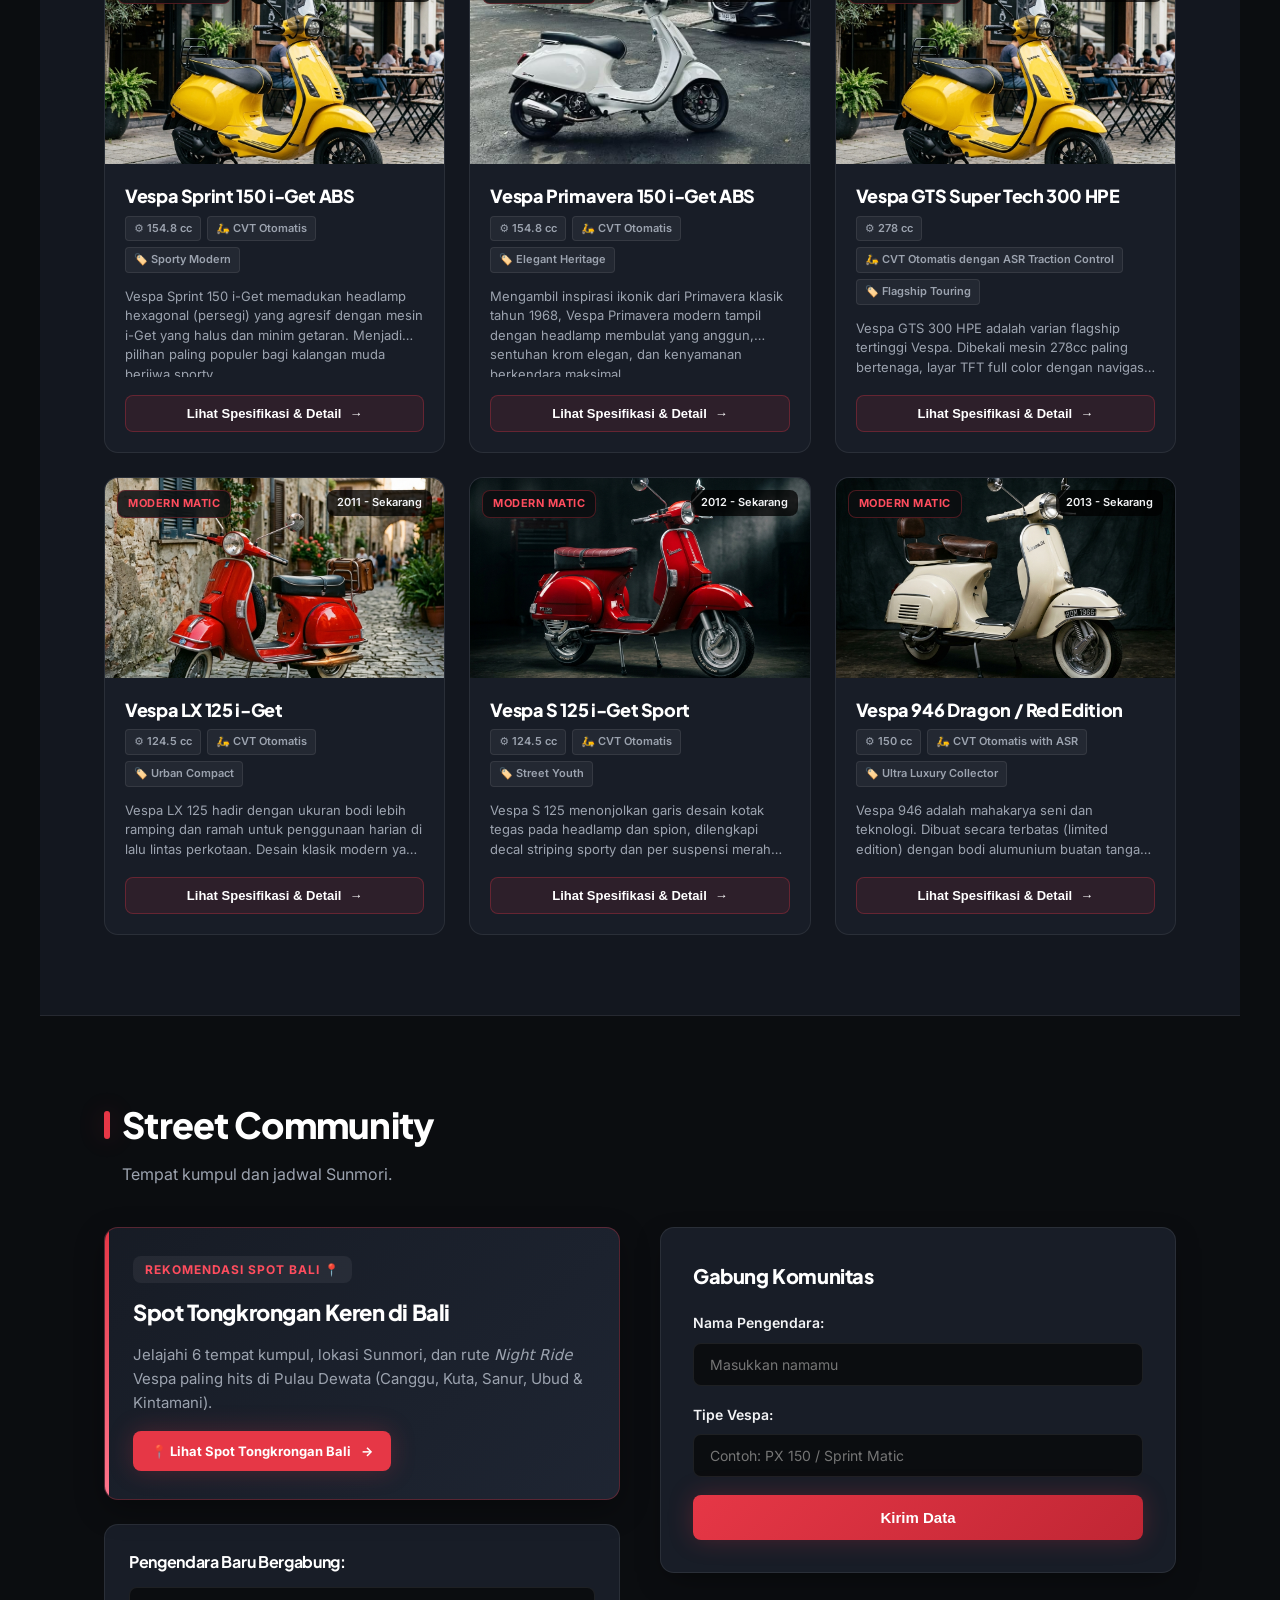
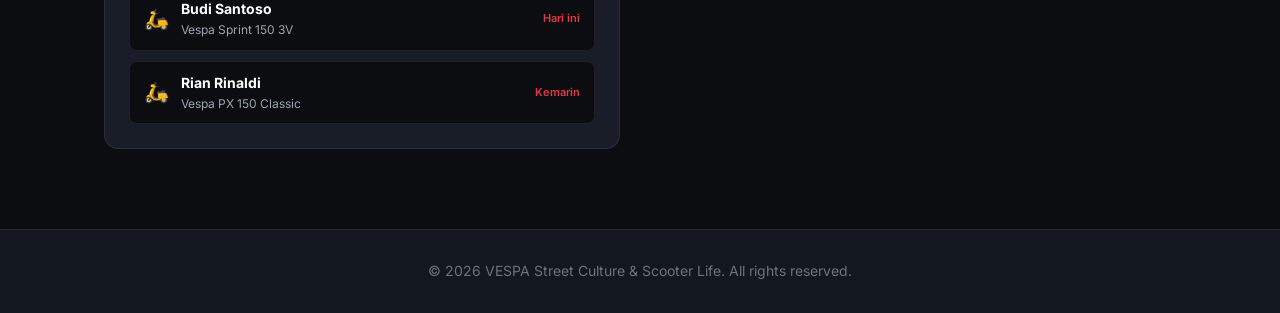
==== commit 0727167e: "update final formspree" ====
--- a/index.html
+++ b/index.html
@@ -125,40 +125,39 @@
             </div>
         </section>
 
-        <section id="community">
-            <div class="section-header">
-                <h2 class="section-title">Street Community</h2>
-                <p class="section-subtitle">Tempat kumpul dan jadwal Sunmori.</p>
+      <section id="community">
+    <div class="section-header">
+        <h2 class="section-title">Street Community</h2>
+        <p class="section-subtitle">Tempat kumpul dan jadwal Sunmori.</p>
+    </div>
+
+    <div class="community-layout">
+        <div class="community-info-box">
+            <div class="community-info" id="spot-bali-trigger" title="Klik untuk melihat rekomendasi spot Vespa di Bali">
+                <span class="spot-badge">REKOMENDASI SPOT BALI 📍</span>
+                <h3>Spot Tongkrongan Keren di Bali</h3>
+                <p>Jelajahi 6 tempat kumpul, lokasi Sunmori, dan rute <em>Night Ride</em> Vespa paling hits di Pulau Dewata (Canggu, Kuta, Sanur, Ubud &amp; Kintamani).</p>
+                <div class="spot-click-btn">
+                    <span>📍 Lihat Spot Tongkrongan Bali</span>
+                    <span class="arrow">&rarr;</span>
+                </div>
             </div>
+            <div id="community-list" class="community-list"></div>
+        </div>
 
-            <div class="community-layout">
-                <div class="community-info-box">
-                    <div class="community-info" id="spot-bali-trigger" title="Klik untuk melihat rekomendasi spot Vespa di Bali">
-                        <span class="spot-badge">REKOMENDASI SPOT BALI 📍</span>
-                        <h3>Spot Tongkrongan Keren di Bali</h3>
-                        <p>Jelajahi 6 tempat kumpul, lokasi Sunmori, dan rute <em>Night Ride</em> Vespa paling hits di Pulau Dewata (Canggu, Kuta, Sanur, Ubud &amp; Kintamani).</p>
-                        <div class="spot-click-btn">
-                            <span>📍 Lihat Spot Tongkrongan Bali</span>
-                            <span class="arrow">&rarr;</span>
-                        </div>
-                    <div id="community-list" class="community-list">
-                    </div>
-                </div>
+        <form action="https://formspree.io/f/xjyvkyer" method="post">
+            <h3>Gabung Komunitas</h3>
 
-                <form action="https://formspree.io/f/xjyvkyer" method="post">
- <h3>Gabung Komunitas</h3>
+            <label for="nama">Nama Pengendara:</label>
+            <input type="text" id="nama" name="nama" placeholder="Masukkan namamu" required>
 
-    <label for="nama">Nama Pengendara:</label>
-    <input type="text" id="nama" name="nama" placeholder="Masukkan namamu" required>
+            <label for="tipe">Tipe Vespa:</label>
+            <input type="text" id="tipe" name="tipe" placeholder="Contoh: PX 150 / Sprint Matic" required>
 
-    <label for="tipe">Tipe Vespa:</label>
-    <input type="text" id="tipe" name="tipe" placeholder="Contoh: PX 150 / Sprint Matic" required>
-
-    <button type="submit">Kirim Data</button>
-</form>
-
-               
-        </section>
+            <button type="submit">Kirim Data</button>
+        </form>
+    </div>
+</section>
     </main>
 
     <footer>
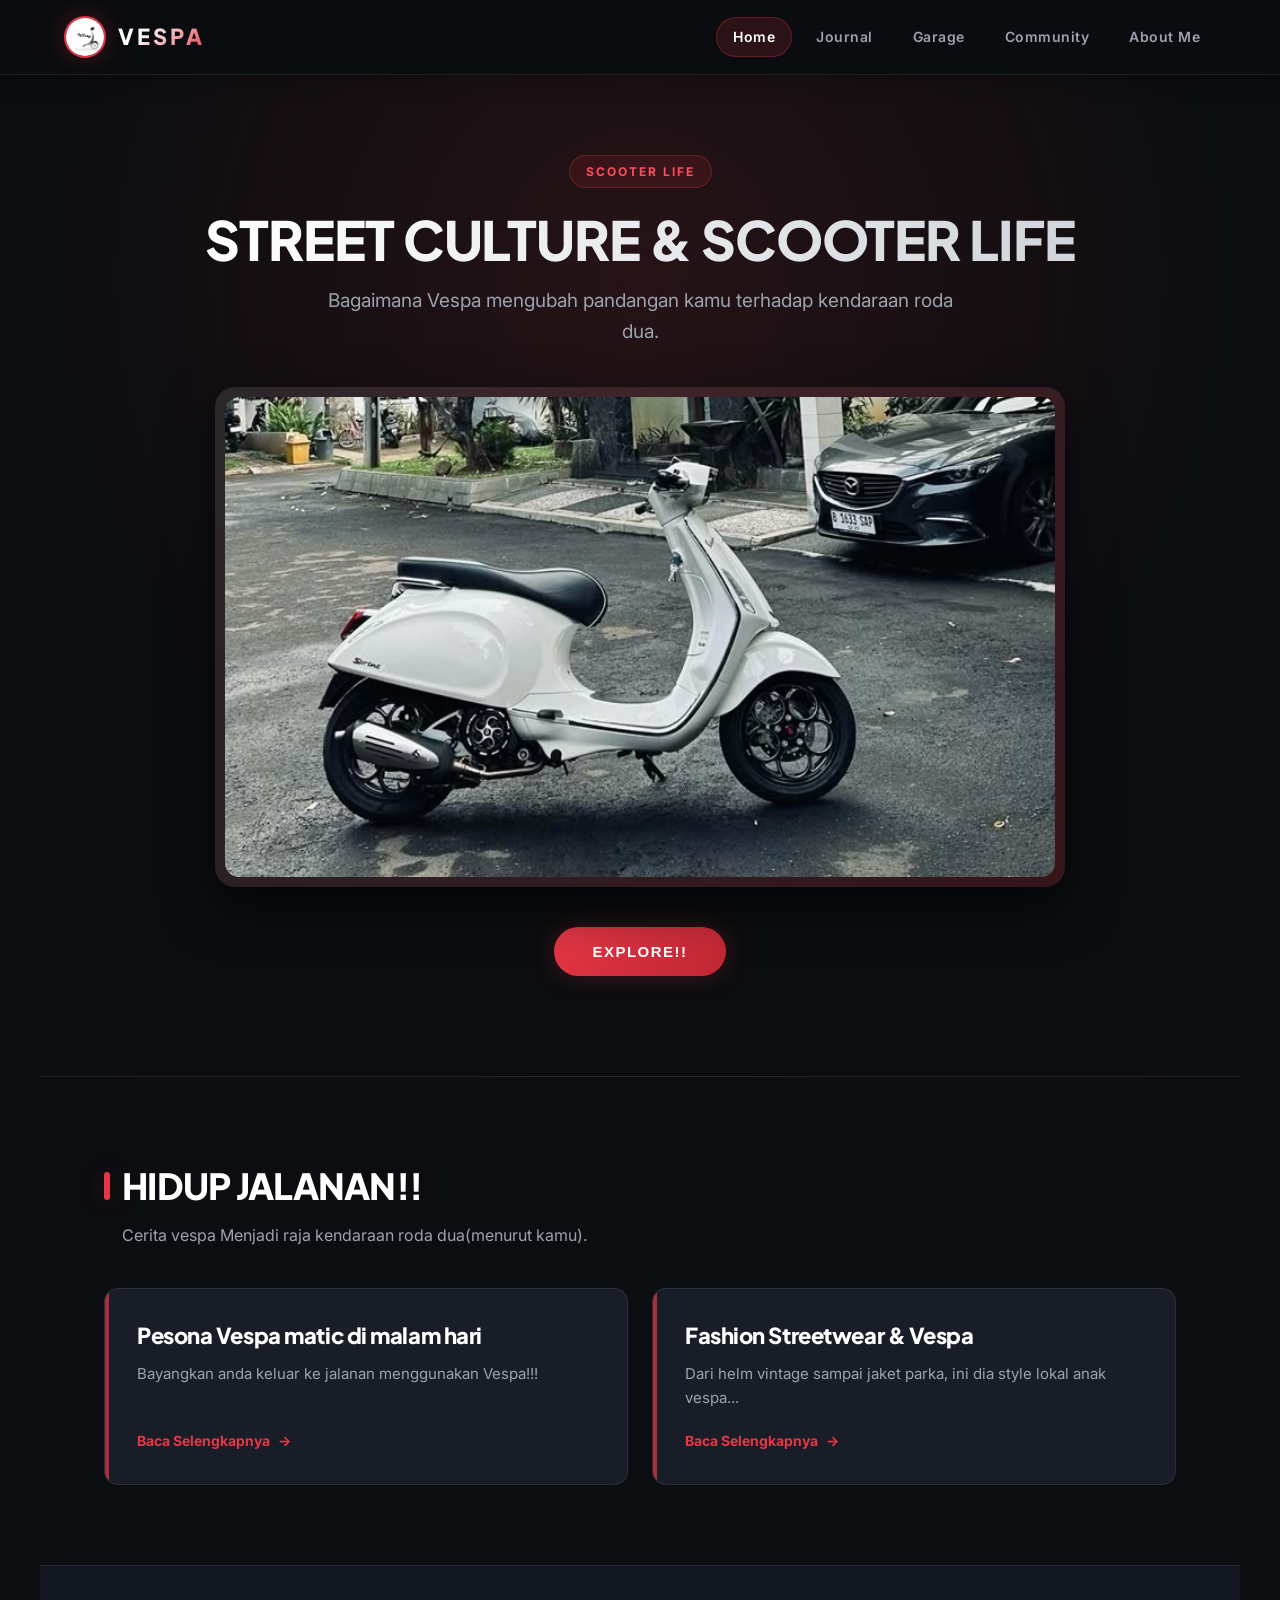
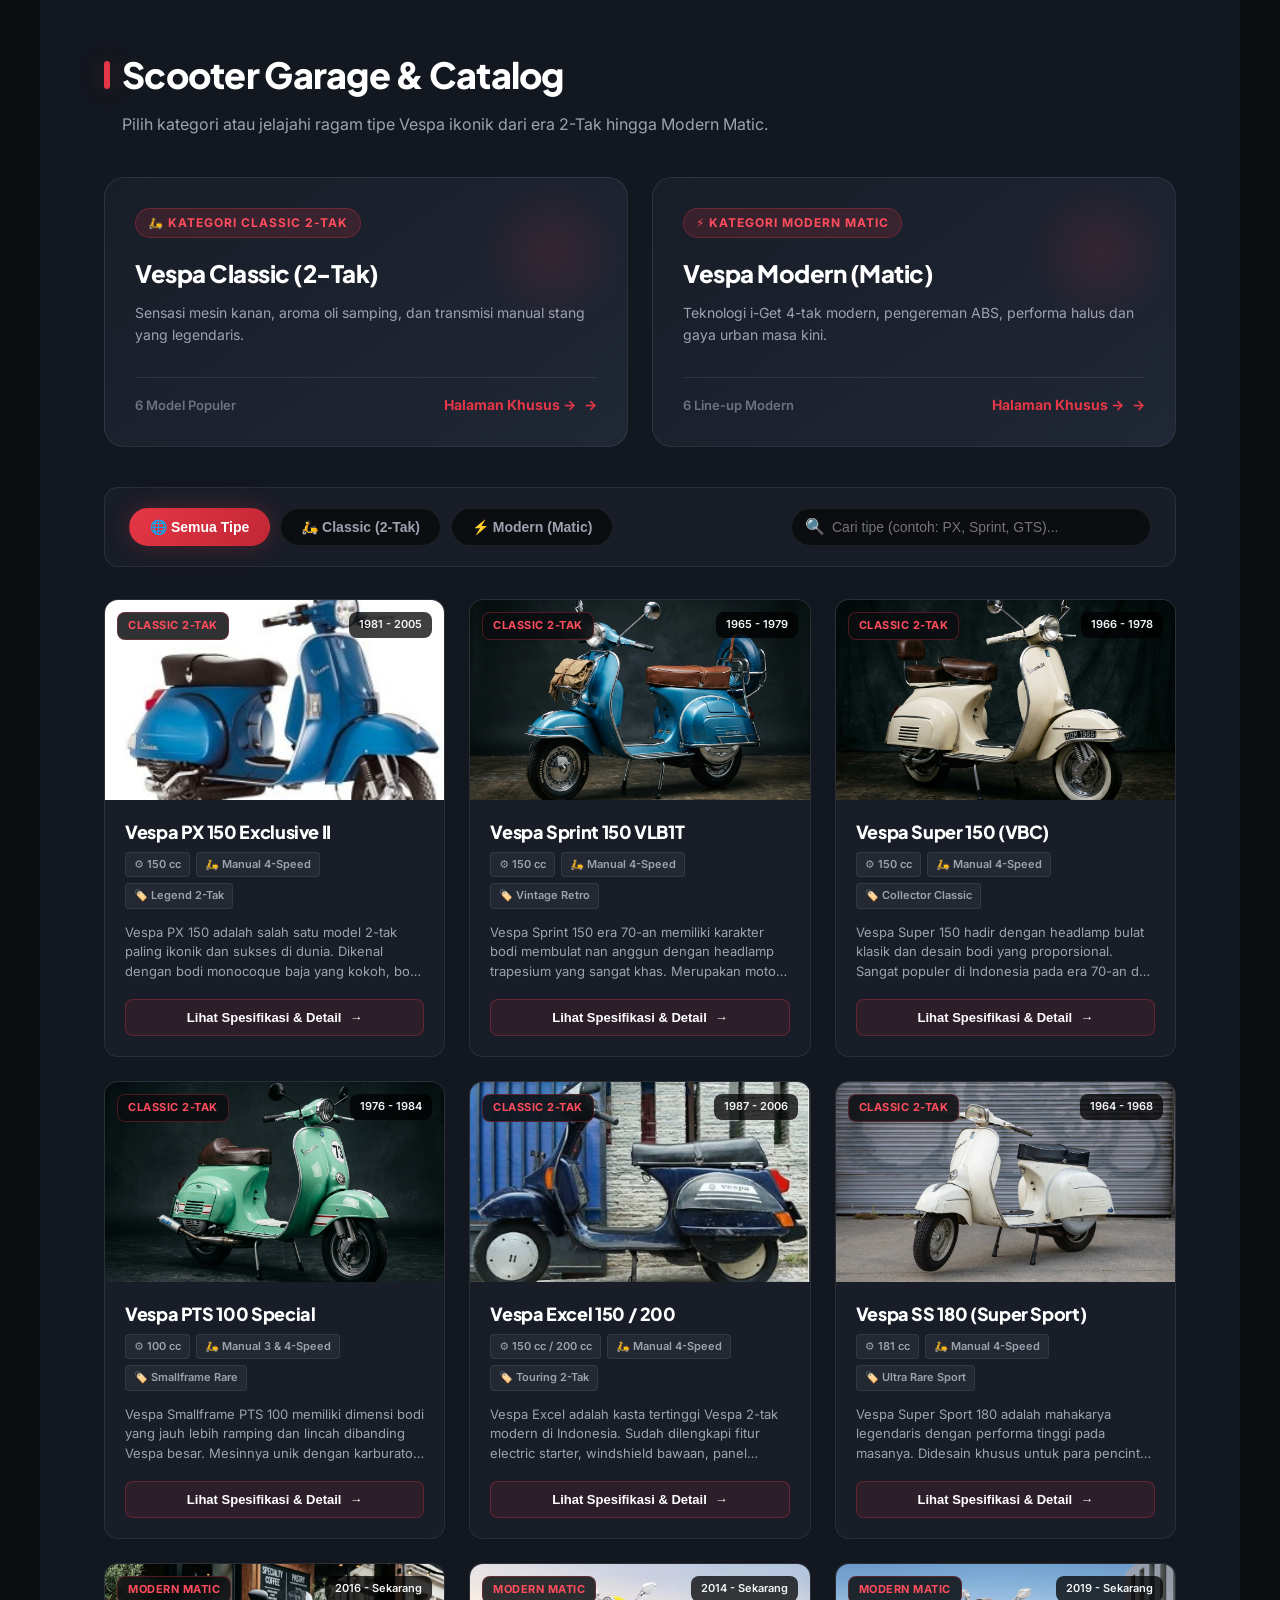
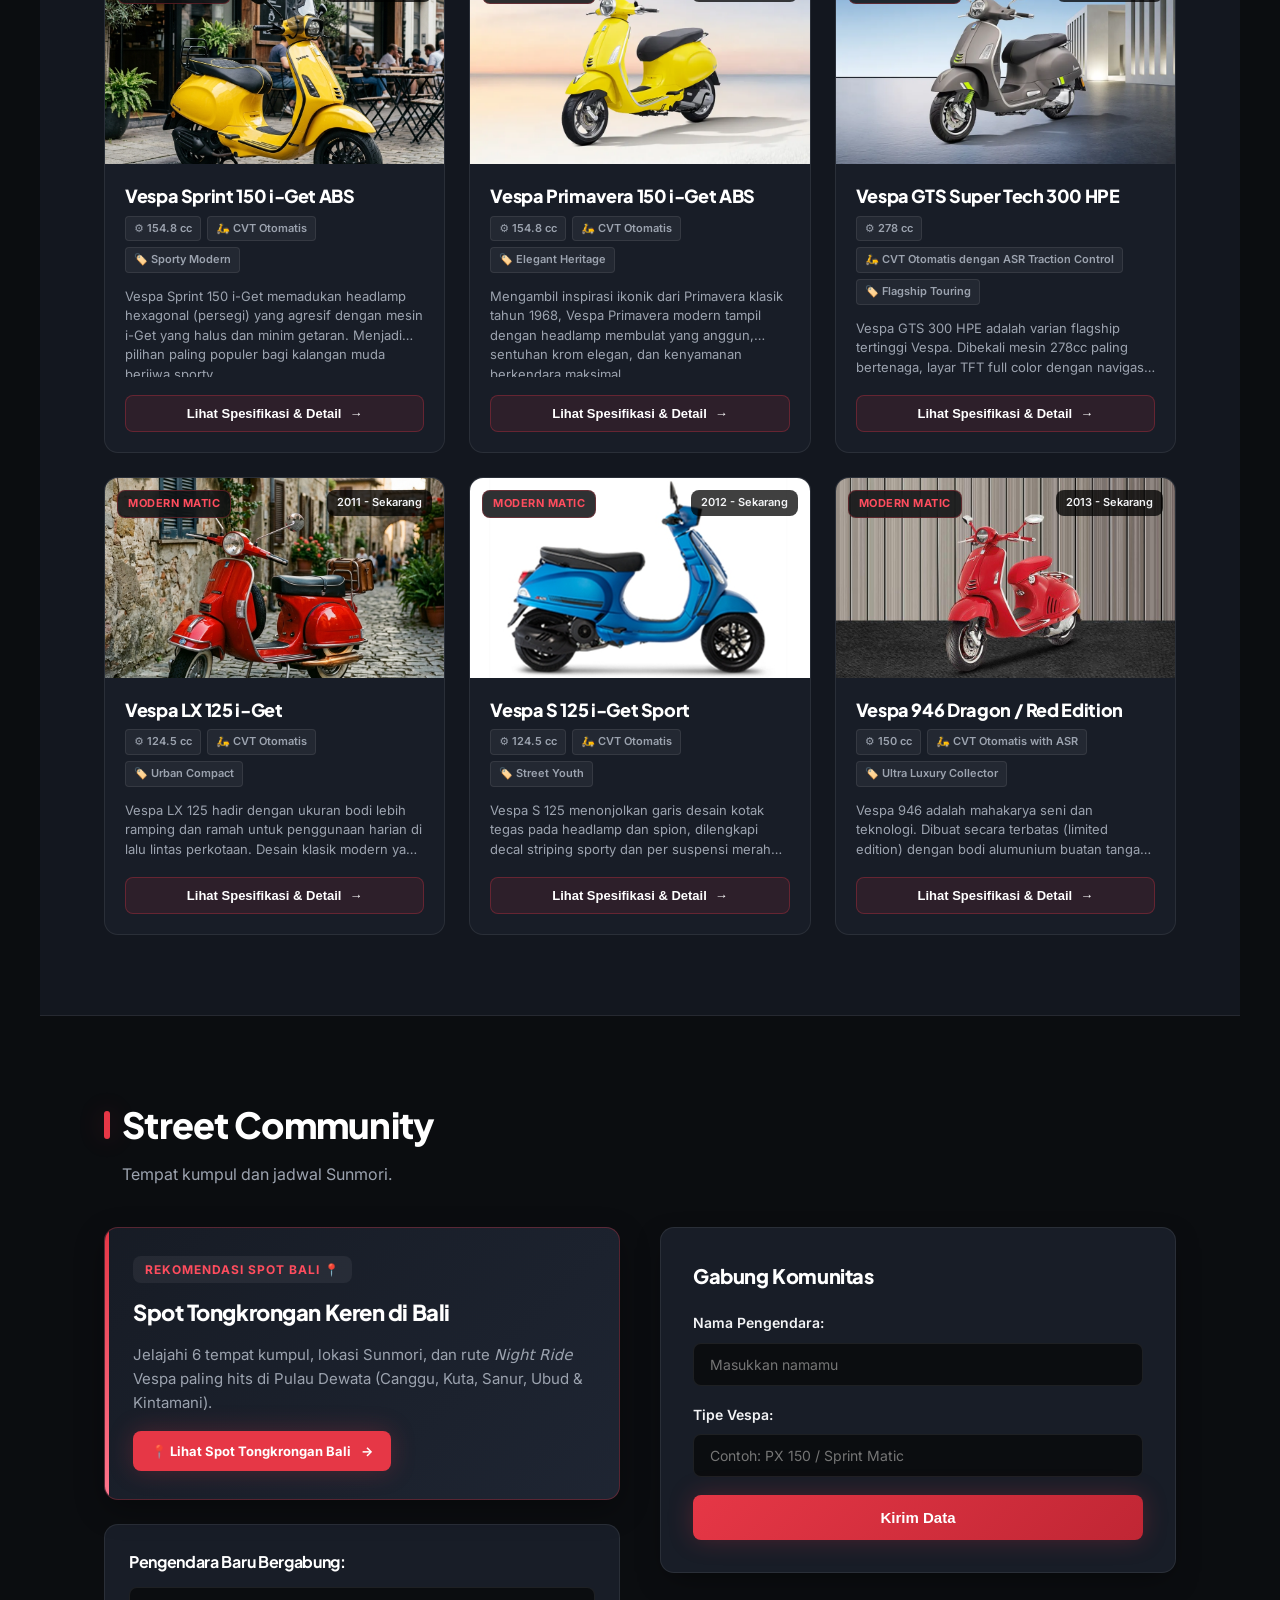
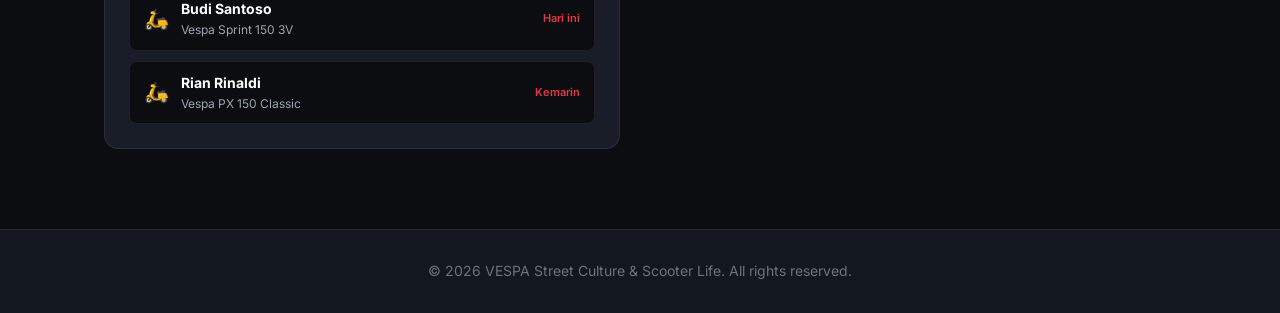
==== commit 3e5d6e83: "Deskripsi singkat perubahan yang kamu lakukan" ====
--- a/index.html
+++ b/index.html
@@ -21,7 +21,7 @@
             <a href="#journal">Journal</a>
             <a href="#garage">Garage</a>
             <a href="#community">Community</a>
-            <a href="aboutus.html">About Us</a>
+            <a href="aboutme.html">About Me</a>
         </nav>
     </header>
 
--- a/style.css
+++ b/style.css
@@ -50,19 +50,27 @@
 ::-webkit-scrollbar {
   width: 10px;
 }
+
 ::-webkit-scrollbar-track {
   background: var(--bg-color);
 }
+
 ::-webkit-scrollbar-thumb {
   background: #252b36;
   border-radius: var(--radius-full);
 }
+
 ::-webkit-scrollbar-thumb:hover {
   background: var(--accent-color);
 }
 
 /* Typography */
-h1, h2, h3, h4, h5, h6 {
+h1,
+h2,
+h3,
+h4,
+h5,
+h6 {
   font-family: 'Plus Jakarta Sans', sans-serif;
   font-weight: 800;
   letter-spacing: -0.02em;
@@ -137,7 +145,8 @@
   letter-spacing: 0.5px;
 }
 
-nav a:hover, nav a.active {
+nav a:hover,
+nav a.active {
   color: #ffffff;
   background-color: rgba(230, 55, 70, 0.15);
   border: 1px solid var(--border-accent);
@@ -630,7 +639,7 @@
   display: flex;
   align-items: center;
   gap: 14px;
-  box-shadow: 0 10px 30px rgba(0,0,0,0.8), var(--shadow-glow);
+  box-shadow: 0 10px 30px rgba(0, 0, 0, 0.8), var(--shadow-glow);
   z-index: 9999;
   transform: translateY(100px);
   opacity: 0;
@@ -697,7 +706,7 @@
   transform: scale(0.8);
   transition: var(--transition);
   z-index: 999;
-  box-shadow: 0 8px 20px rgba(0,0,0,0.5);
+  box-shadow: 0 8px 20px rgba(0, 0, 0, 0.5);
 }
 
 .back-to-top.visible {
@@ -753,7 +762,7 @@
   overflow: hidden;
   margin: 20px 0 30px;
   border: 1px solid var(--border-color);
-  box-shadow: 0 10px 25px rgba(0,0,0,0.5);
+  box-shadow: 0 10px 25px rgba(0, 0, 0, 0.5);
 }
 
 .article-hero-img img {
@@ -1297,7 +1306,7 @@
   header {
     padding: 16px 20px;
   }
-  
+
   .mobile-toggle {
     display: block;
   }
@@ -1340,11 +1349,6 @@
   }
 }
 
-/* ==========================================================================
-   Bali Spots Tongkrongan Interactive Styling & Modal
-   ========================================================================== */
-
-/* Clickable Trigger Card */
 .community-info#spot-bali-trigger {
   background: linear-gradient(135deg, rgba(24, 29, 39, 0.95) 0%, rgba(32, 39, 53, 0.95) 100%);
   border: 1px solid var(--border-accent);
@@ -1398,7 +1402,7 @@
   transform: translateX(4px);
 }
 
-/* Quick Preview Header & Grid */
+
 .bali-spots-quick-preview {
   margin-bottom: 24px;
   background-color: var(--surface-card);
@@ -1479,7 +1483,8 @@
   transition: var(--transition);
 }
 
-.bali-tab-btn:hover, .bali-tab-btn.active {
+.bali-tab-btn:hover,
+.bali-tab-btn.active {
   background-color: var(--accent-color);
   border-color: var(--accent-color);
   color: #ffffff;
@@ -1659,8 +1664,9 @@
   transition: var(--transition);
 }
 
-.btn-fav-spot:hover, .btn-fav-spot.active {
+.btn-fav-spot:hover,
+.btn-fav-spot.active {
   background-color: rgba(255, 215, 0, 0.15);
   border-color: #ffd700;
   color: #ffd700;
-}
+}
